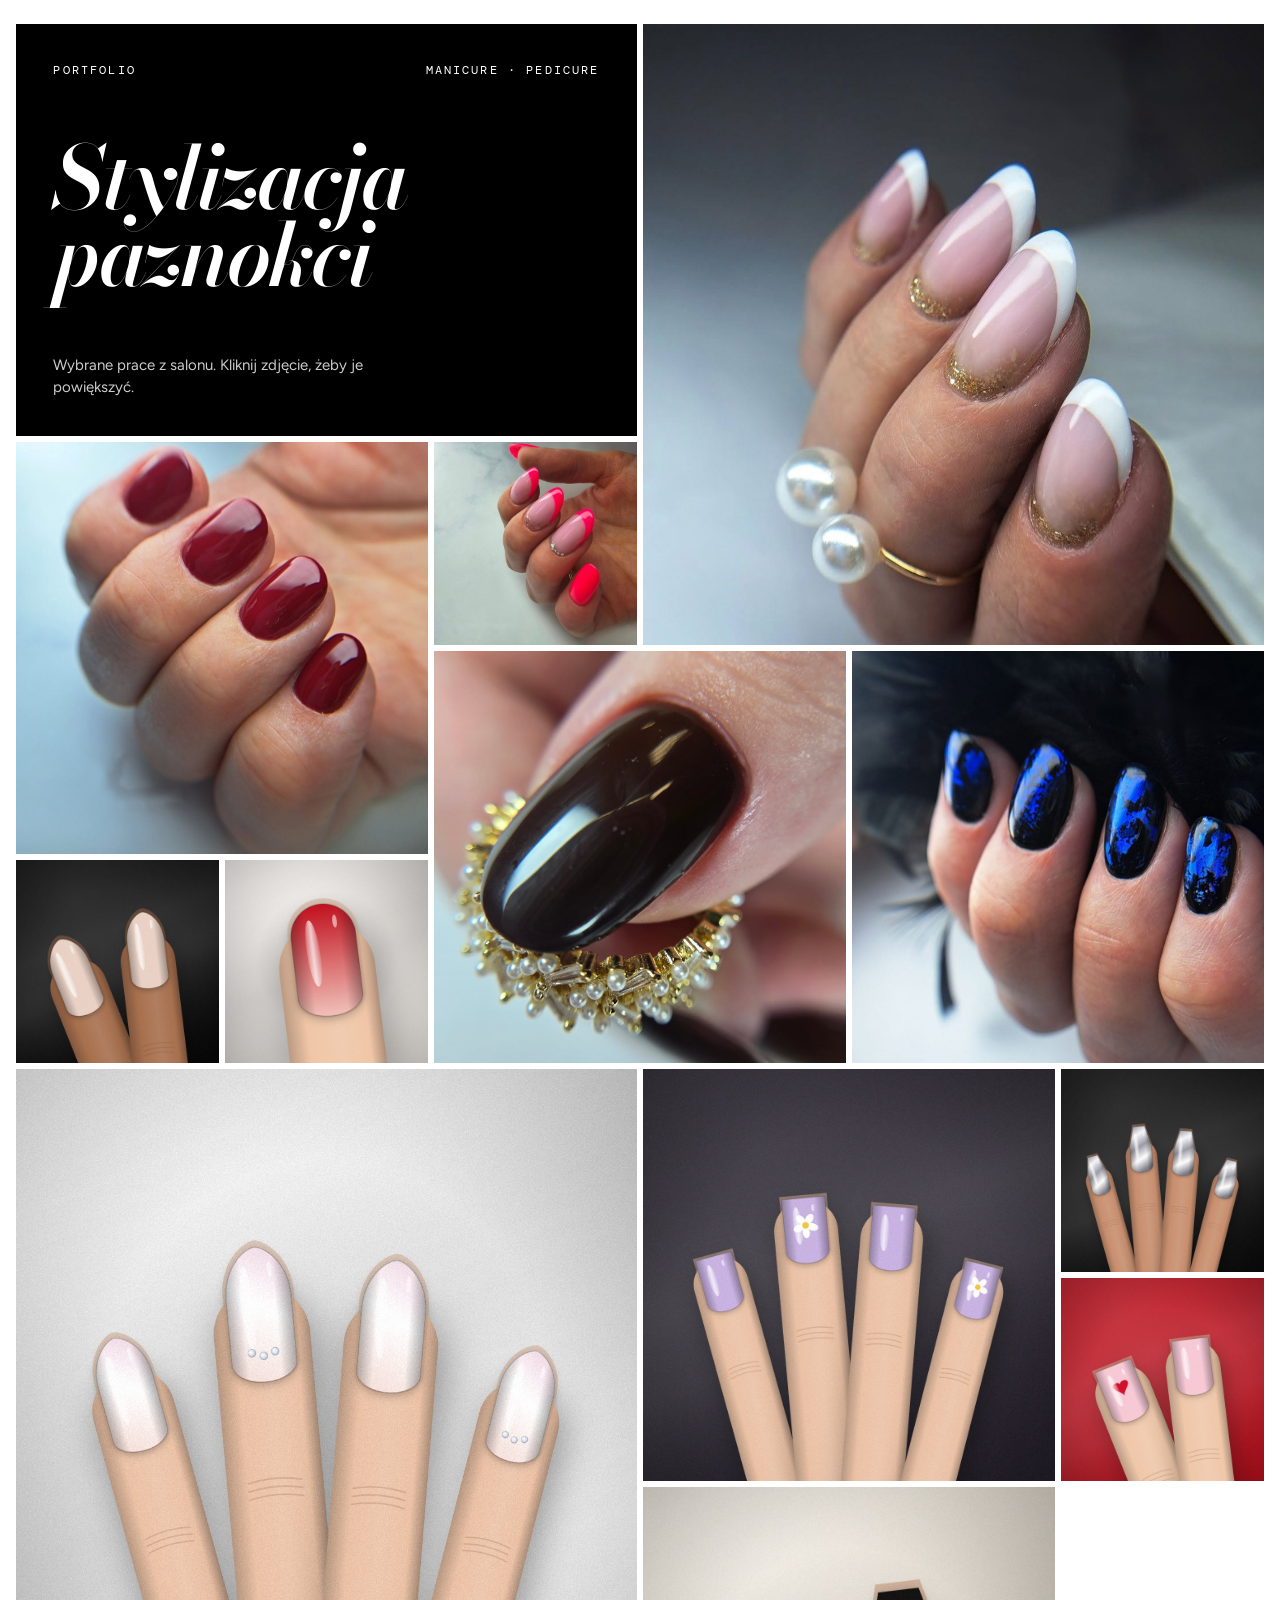
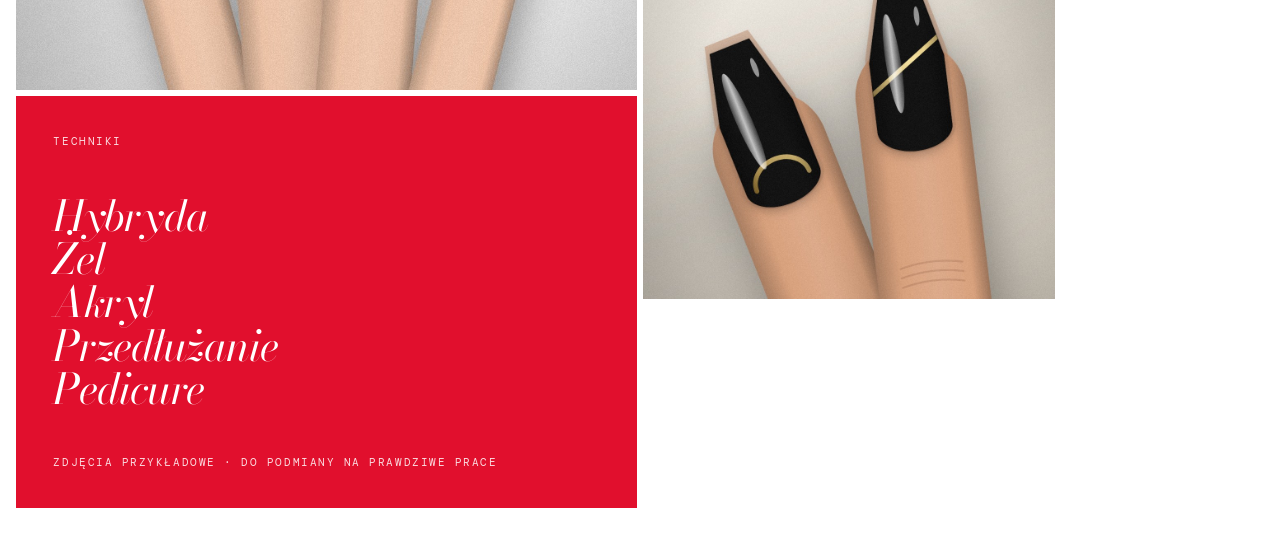
==== index.html @ a2c72f6f "ds gf" ====
<!doctype html>
<html lang="pl" data-mode="gallery" data-base="">
<head>
<meta charset="utf-8">
<meta name="viewport" content="width=device-width,initial-scale=1,viewport-fit=cover">
<title>Stylizacja paznokci · Galeria</title>
<link rel="stylesheet" href="https://fonts.googleapis.com/css2?family=Bodoni+Moda:ital,opsz,wght@1,6..96,400..700&amp;family=Figtree:wght@400;500;600&amp;family=DM+Mono:wght@400;500&amp;display=swap">
<link rel="stylesheet" href="assets/app.css">
<style>body{margin:0}[hidden]{display:none!important}img{max-width:100%}</style>
</head>
<body>
<div id="root"></div>
<!-- Zapasowa kopia danych na wypadek otwarcia pliku bez serwera; strona najpierw czyta gallery.json -->
<script type="application/json" id="gallery-data">{"header": {"eyebrow": "Portfolio", "eyebrow2": "Manicure · Pedicure", "title": "Stylizacja paznokci", "lead": "Wybrane prace z salonu. Kliknij zdjęcie, żeby je powiększyć."}, "techs": {"label": "Techniki", "items": ["Hybryda", "Żel", "Akryl", "Przedłużanie", "Pedicure"], "note": "Zdjęcia przykładowe · do podmiany na prawdziwe prace"}, "items": [{"id": "title", "type": "title"}, {"id": "sage", "type": "photo", "size": 3, "title": "Szałwia w kropki", "meta": "Hybryda · squoval", "art": "", "src": "images/sage.jpg", "asset": ""}, {"id": "chrome", "type": "photo", "size": 2, "title": "Czarny chrom", "meta": "Akryl · stiletto", "art": "", "src": "images/chrome.jpg", "asset": ""}, {"id": "french", "type": "photo", "size": 2, "title": "French", "meta": "Hybryda · squoval", "art": "", "src": "images/french.jpg", "asset": ""}, {"id": "burgund", "type": "photo", "size": 1, "title": "Burgund", "meta": "Hybryda · owal", "art": "", "src": "images/burgund.jpg", "asset": ""}, {"id": "peach", "type": "photo", "size": 2, "title": "Brzoskwinia z brokatem", "meta": "Żel · balerina", "art": "", "src": "images/peach.jpg", "asset": ""}, {"id": "wedding", "type": "photo", "size": 3, "title": "Ślubne, perłowy róż", "meta": "Przedłużanie · migdał", "art": "wedding", "src": "", "asset": ""}, {"id": "nude", "type": "photo", "size": 1, "title": "Mleczny nude", "meta": "Hybryda · migdał", "art": "nude", "src": "", "asset": ""}, {"id": "lavender", "type": "photo", "size": 2, "title": "Lawendowe kwiaty", "meta": "Hybryda · kwadrat", "art": "lavender", "src": "", "asset": ""}, {"id": "ombre", "type": "photo", "size": 1, "title": "Ombre", "meta": "Żel · owal", "art": "ombre", "src": "", "asset": ""}, {"id": "gold", "type": "photo", "size": 2, "title": "Czerń i złoto", "meta": "Żel · balerina", "art": "gold", "src": "", "asset": ""}, {"id": "techs", "type": "techs"}, {"id": "silver", "type": "photo", "size": 1, "title": "Srebrne lustro", "meta": "Żel · balerina", "art": "silver", "src": "", "asset": ""}, {"id": "hearts", "type": "photo", "size": 1, "title": "Serduszka", "meta": "Hybryda · kwadrat", "art": "hearts", "src": "", "asset": ""}]}</script>
<script src="assets/app.js"></script>
</body>
</html>
---- assets/app.css ----
/* Layout: 6-column square mosaic packed in list order (1×1, 2×2, 3×3 + text blocks); #dev = editor list beside a live preview */
:root{
  --bg:#FFFFFF; --ink:#000000; --muted:#5A5A5A; --accent:#E10F2D; --on-accent:#FFFFFF; --panel:#F3F3F3; --line:#D9D9D9;
  --display:"Bodoni Moda","Didot","Bodoni 72",Georgia,serif;
  --body:"Figtree",system-ui,-apple-system,"Segoe UI",sans-serif;
  --mono:"DM Mono",ui-monospace,Menlo,monospace;
  --gap:6px;
}
@media (prefers-color-scheme: dark){:root:not([data-theme="light"]){--bg:#000000;--ink:#FFFFFF;--muted:#A3A3A3;--accent:#FF2E4A;--on-accent:#FFFFFF;--panel:#111111;--line:#2C2C2C;color-scheme:dark}}
:root[data-theme="dark"]{--bg:#000000;--ink:#FFFFFF;--muted:#A3A3A3;--accent:#FF2E4A;--on-accent:#FFFFFF;--panel:#111111;--line:#2C2C2C;color-scheme:dark}

body{background:var(--bg);color:var(--ink);font-family:var(--body);font-size:16px;line-height:1.5;
  padding-left:max(16px,env(safe-area-inset-left,0px));padding-right:max(16px,env(safe-area-inset-right,0px))}
button,input,select,textarea{font:inherit;color:inherit}
#root{max-width:1280px;margin:0 auto;padding-block:24px 48px}

/* ---------- gallery ---------- */
.wrap{container-type:inline-size}
.grid{display:grid;grid-template-columns:repeat(2,minmax(0,1fr));grid-auto-rows:calc((100cqw - var(--gap)) / 2);grid-auto-flow:dense;gap:var(--gap)}
.grid > *{min-width:0}
.grid > .s2,.grid > .s3,.grid > .txt{grid-column:span 2;grid-row:span 2}
@container (min-width:640px){
  .grid{grid-template-columns:repeat(6,minmax(0,1fr));grid-auto-rows:calc((100cqw - 5 * var(--gap)) / 6)}
  .grid > *,.grid > .s2,.grid > .s3,.grid > .txt{grid-column:var(--c);grid-row:var(--r)}
}
.txt{display:flex;flex-direction:column;justify-content:space-between;gap:12px;padding:clamp(16px,3cqw,40px);overflow:hidden}
.txt.title{background:var(--ink);color:var(--bg)}
.txt.techs{background:var(--accent);color:var(--on-accent)}
.eyebrow{font-family:var(--mono);font-size:12px;letter-spacing:.18em;text-transform:uppercase;display:flex;justify-content:space-between;gap:12px;flex-wrap:wrap}
.txt h1{font-family:var(--display);font-style:italic;font-weight:600;font-size:clamp(36px,7cqw,96px);line-height:.88;letter-spacing:-.03em;margin:0;text-wrap:balance;overflow-wrap:anywhere}
.lead{margin:0;max-width:34ch;font-size:15px;opacity:.8}
.techlist{list-style:none;margin:0;padding:0;font-family:var(--display);font-style:italic;font-size:clamp(22px,3.4cqw,46px);line-height:1.02;letter-spacing:-.02em}
.small{font-family:var(--mono);font-size:11px;letter-spacing:.14em;text-transform:uppercase;opacity:.85}
@container (max-width:639px){.txt h1{font-size:clamp(40px,15cqw,72px)}.techlist{font-size:clamp(26px,9cqw,40px)}}

.tile{position:relative;margin:0;overflow:hidden;cursor:zoom-in;background:#111;isolation:isolate}
.tile img{position:absolute;inset:0;width:100%;height:100%;object-fit:cover;display:block;max-width:100%;transform:scale(var(--z,1));transition:transform .8s cubic-bezier(.2,.8,.2,1),filter .6s}
.tile::before{content:"";position:absolute;inset:-30%;z-index:2;pointer-events:none;background:linear-gradient(115deg,transparent 42%,rgba(255,255,255,.55) 50%,transparent 58%);transform:translateX(-120%);transition:transform 1s cubic-bezier(.2,.8,.2,1)}
.tile::after{content:"";position:absolute;inset:0;z-index:4;border:3px solid var(--accent);opacity:0;transition:opacity .3s;pointer-events:none}
.tile figcaption{position:absolute;left:0;bottom:0;z-index:3;max-width:100%;background:#000;color:#fff;padding:10px 14px 11px;display:flex;flex-direction:column;gap:1px;transform:translateY(101%);transition:transform .45s cubic-bezier(.2,.8,.2,1)}
.tile figcaption b{font-family:var(--display);font-style:italic;font-weight:600;font-size:18px;line-height:1.15}
.tile figcaption span{font-family:var(--mono);font-size:10.5px;letter-spacing:.14em;text-transform:uppercase;color:#FF6276}
.tile.s3 figcaption b{font-size:26px}
@container (max-width:639px){.tile figcaption{transform:none;padding:7px 10px 8px}.tile figcaption b{font-size:15px}.tile.s2 figcaption b,.tile.s3 figcaption b{font-size:20px}}
@media (hover:hover){
  .tile:hover img{transform:scale(calc(var(--z,1) * 1.07))}
  .tile:hover::before{transform:translateX(120%)}
  .tile:hover::after{opacity:1}
  .tile:hover figcaption{transform:none}
  .grid:hover .tile:not(:hover) img{filter:saturate(.35) brightness(.8)}
}
.tile:focus-visible{outline:none}
.tile:focus-visible::after{opacity:1}
.tile:focus-visible figcaption{transform:none}
.empty-tile{background:repeating-linear-gradient(45deg,var(--panel),var(--panel) 6px,var(--bg) 6px,var(--bg) 12px)}

#devbadge{position:fixed;right:calc(16px + env(safe-area-inset-right,0px));bottom:calc(16px + env(safe-area-inset-bottom,0px));z-index:30;background:var(--accent);color:var(--on-accent);border:0;font:500 12px var(--mono);letter-spacing:.16em;padding:10px 14px;cursor:pointer}

/* ---------- viewer ---------- */
#lb{position:fixed;inset:0;z-index:50;background:#000;color:#fff;display:grid;grid-template-columns:auto minmax(0,1fr) auto;align-items:center;gap:12px;
  padding:calc(64px + env(safe-area-inset-top,0px)) max(16px,env(safe-area-inset-right,0px)) calc(24px + env(safe-area-inset-bottom,0px)) max(16px,env(safe-area-inset-left,0px));grid-template-rows:minmax(0,1fr);box-sizing:border-box;touch-action:pan-y}
#lb[hidden]{display:none}
#lb figure{margin:0;height:100%;min-height:0;min-width:0;display:flex;flex-direction:column;align-items:center;justify-content:center;gap:16px}
#lb img{display:block;width:auto;height:auto;max-width:100%;max-height:calc(100vh - 200px - env(safe-area-inset-top,0px) - env(safe-area-inset-bottom,0px));max-height:calc(100dvh - 200px - env(safe-area-inset-top,0px) - env(safe-area-inset-bottom,0px));object-fit:contain;animation:pop .45s cubic-bezier(.2,.8,.2,1)}
#lb figcaption{text-align:center;display:flex;flex-direction:column;gap:2px}
#lb figcaption b{font-family:var(--display);font-style:italic;font-weight:600;font-size:26px}
#lb figcaption span{font-family:var(--mono);font-size:12px;letter-spacing:.14em;text-transform:uppercase;color:#FF6276}
.lb-top{position:absolute;top:calc(14px + env(safe-area-inset-top,0px));left:max(16px,env(safe-area-inset-left,0px));right:max(16px,env(safe-area-inset-right,0px));display:flex;justify-content:space-between;align-items:center;font-family:var(--mono);font-size:12px;letter-spacing:.14em;color:#A3A3A3;font-variant-numeric:tabular-nums}
.lb-btn{background:transparent;color:#fff;border:1px solid #fff;font:500 14px var(--body);padding:8px 16px;cursor:pointer}
.lb-btn:hover,.lb-nav:hover{background:#fff;color:#000}
.lb-nav{width:52px;height:52px;border:1px solid #fff;background:transparent;color:#fff;font-size:24px;cursor:pointer;line-height:1}
@keyframes pop{from{opacity:0;transform:scale(.94)}to{opacity:1;transform:none}}
@media (max-width:720px){.lb-nav{display:none}#lb{grid-template-columns:minmax(0,1fr)}}

/* ---------- dev panel ---------- */
.devbar{position:sticky;top:env(safe-area-inset-top,0px);z-index:20;background:var(--bg);border-bottom:2px solid var(--ink);padding-block:12px;display:flex;align-items:center;gap:12px 16px;flex-wrap:wrap;margin-bottom:24px}
.tag{background:var(--accent);color:var(--on-accent);font:500 12px var(--mono);letter-spacing:.18em;padding:5px 9px}
.devbar h2{margin:0;font-family:var(--display);font-style:italic;font-weight:600;font-size:24px;line-height:1}
.status{font-family:var(--mono);font-size:12px;letter-spacing:.08em;color:var(--muted)}
.status.dirty{color:var(--accent)}
.devbar .acts{margin-left:auto;display:flex;gap:8px;flex-wrap:wrap}
.b{border:1px solid var(--ink);background:transparent;padding:7px 14px;cursor:pointer;font-size:14px;font-weight:500;color:var(--ink)}
.b:hover{background:var(--ink);color:var(--bg)}
.b.primary{background:var(--accent);border-color:var(--accent);color:var(--on-accent)}
.b.primary:hover{filter:brightness(1.1)}
.b.sm{padding:4px 9px;font-size:12px}
.b[disabled]{opacity:.4;cursor:default;pointer-events:none}
.b:focus-visible,.tile:focus-visible,input:focus-visible,select:focus-visible,textarea:focus-visible{outline:2px solid var(--accent);outline-offset:2px}
.devgrid{display:grid;grid-template-columns:minmax(0,440px) minmax(0,1fr);gap:28px;align-items:start}
.editor{display:flex;flex-direction:column;gap:28px;min-width:0}
.sec{display:flex;flex-direction:column;gap:12px}
.sec h3{margin:0;font:500 12px var(--mono);letter-spacing:.18em;text-transform:uppercase;display:flex;justify-content:space-between;gap:8px;border-bottom:1px solid var(--line);padding-bottom:8px}
.sec h3 em{font-style:normal;color:var(--muted);letter-spacing:.06em}
.sec h3 em.warn{color:var(--accent)}
.fl{display:flex;flex-direction:column;gap:4px;font:500 11px var(--mono);letter-spacing:.1em;text-transform:uppercase;color:var(--muted);min-width:0}
.fl input,.fl textarea,.row select,.row input{width:100%;box-sizing:border-box;background:var(--bg);border:1px solid var(--line);padding:7px 9px;font:400 15px var(--body);letter-spacing:0;text-transform:none;color:var(--ink);border-radius:0}
.fl textarea{min-height:120px;resize:vertical}
.fl input:focus,.fl textarea:focus,.row input:focus,.row select:focus{border-color:var(--ink);outline:none}
.two{display:grid;grid-template-columns:1fr 1fr;gap:10px}
.addrow{display:flex;gap:8px;flex-wrap:wrap}
.list{display:flex;flex-direction:column;gap:6px}
.row{display:grid;grid-template-columns:64px minmax(0,1fr);gap:10px;background:var(--panel);padding:8px;border-left:3px solid transparent}
.row.text{border-left-color:var(--accent)}
.thumb{width:64px;height:64px;object-fit:cover;display:block;background:#111}
.thumb.block{display:grid;place-items:center;background:var(--ink);color:var(--bg);font:500 10px var(--mono);letter-spacing:.1em;text-transform:uppercase;text-align:center}
.thumb.block.r{background:var(--accent);color:var(--on-accent)}
.rf{display:flex;flex-direction:column;gap:6px;min-width:0}
.rf .meta3{display:grid;grid-template-columns:minmax(0,1fr) 84px;gap:6px}
.rf .ctl{display:flex;gap:6px;flex-wrap:wrap;align-items:center}
.rf .ctl select{width:auto;flex:1 1 150px;min-width:0;padding:4px 6px;font-size:13px}
.rf .lbl{font:500 13px var(--body)}
.rf .sub{font:400 12px var(--mono);color:var(--muted)}
.del{color:var(--accent)!important;border-color:var(--accent)!important}
.del:hover{background:var(--accent)!important;color:var(--on-accent)!important}
.b.on{background:var(--ink);color:var(--bg)}
.crop{display:flex;flex-direction:column;gap:8px;padding-top:4px}
.crop-wrap{display:flex;gap:12px;align-items:flex-start;flex-wrap:wrap}
.pick{position:relative;display:inline-block;line-height:0;cursor:crosshair;background:#111}
.pick img{max-width:100%;max-height:220px;width:auto;height:auto;display:block}
.pick .dot{position:absolute;width:22px;height:22px;margin:-11px 0 0 -11px;border:2px solid #fff;border-radius:50%;box-shadow:0 0 0 2px var(--accent),0 2px 8px rgba(0,0,0,.5);pointer-events:none}
.crop-side{display:flex;flex-direction:column;gap:8px;min-width:0;flex:1 1 140px}
.crop-prev{width:110px;height:110px;object-fit:cover;display:block;background:#111}
.crop .fl input[type=range]{padding:0;border:0;accent-color:var(--accent)}
.preview{position:sticky;top:calc(88px + env(safe-area-inset-top,0px));min-width:0;display:flex;flex-direction:column;gap:8px}
.pv-label{font:500 11px var(--mono);letter-spacing:.18em;text-transform:uppercase;color:var(--muted);display:flex;justify-content:space-between}
.pv{border:1px solid var(--line);padding:10px;max-height:calc(100vh - 140px);overflow:auto}
.hint{margin:0;font-size:13px;color:var(--muted)}
#toast{position:fixed;left:50%;transform:translateX(-50%);bottom:calc(20px + env(safe-area-inset-bottom,0px));z-index:60;background:var(--ink);color:var(--bg);padding:10px 16px;font-size:14px;max-width:calc(100vw - 40px)}
@media (max-width:900px){.devgrid{grid-template-columns:minmax(0,1fr)}.preview{position:static}.pv{max-height:none}.devbar .acts{margin-left:0}}
@media (prefers-reduced-motion:reduce){.tile img,.tile::before,.tile figcaption,#lb img{transition:none!important;animation:none!important}}

a.b{text-decoration:none;display:inline-flex;align-items:center}
.howto{margin:-8px 0 24px;max-width:90ch}
.howto code{font-family:var(--mono);font-size:13px;background:var(--panel);padding:1px 5px}
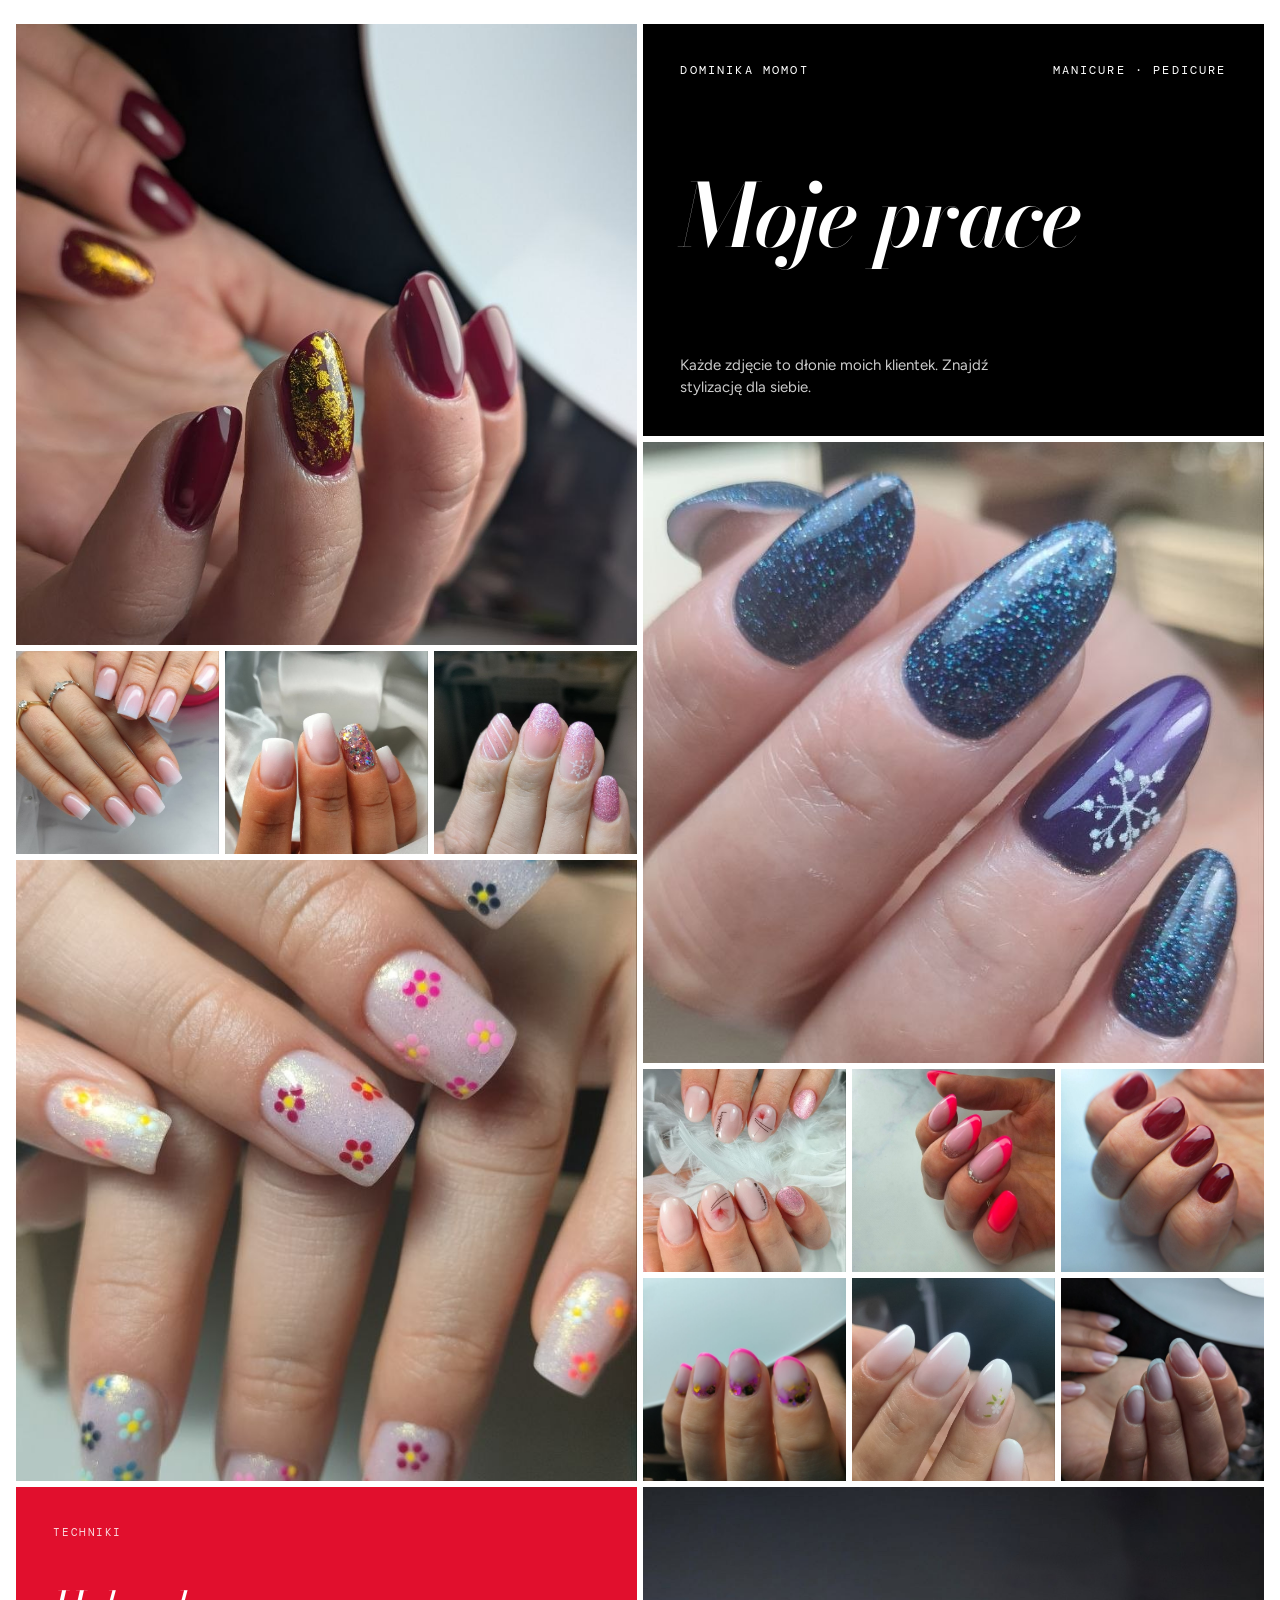
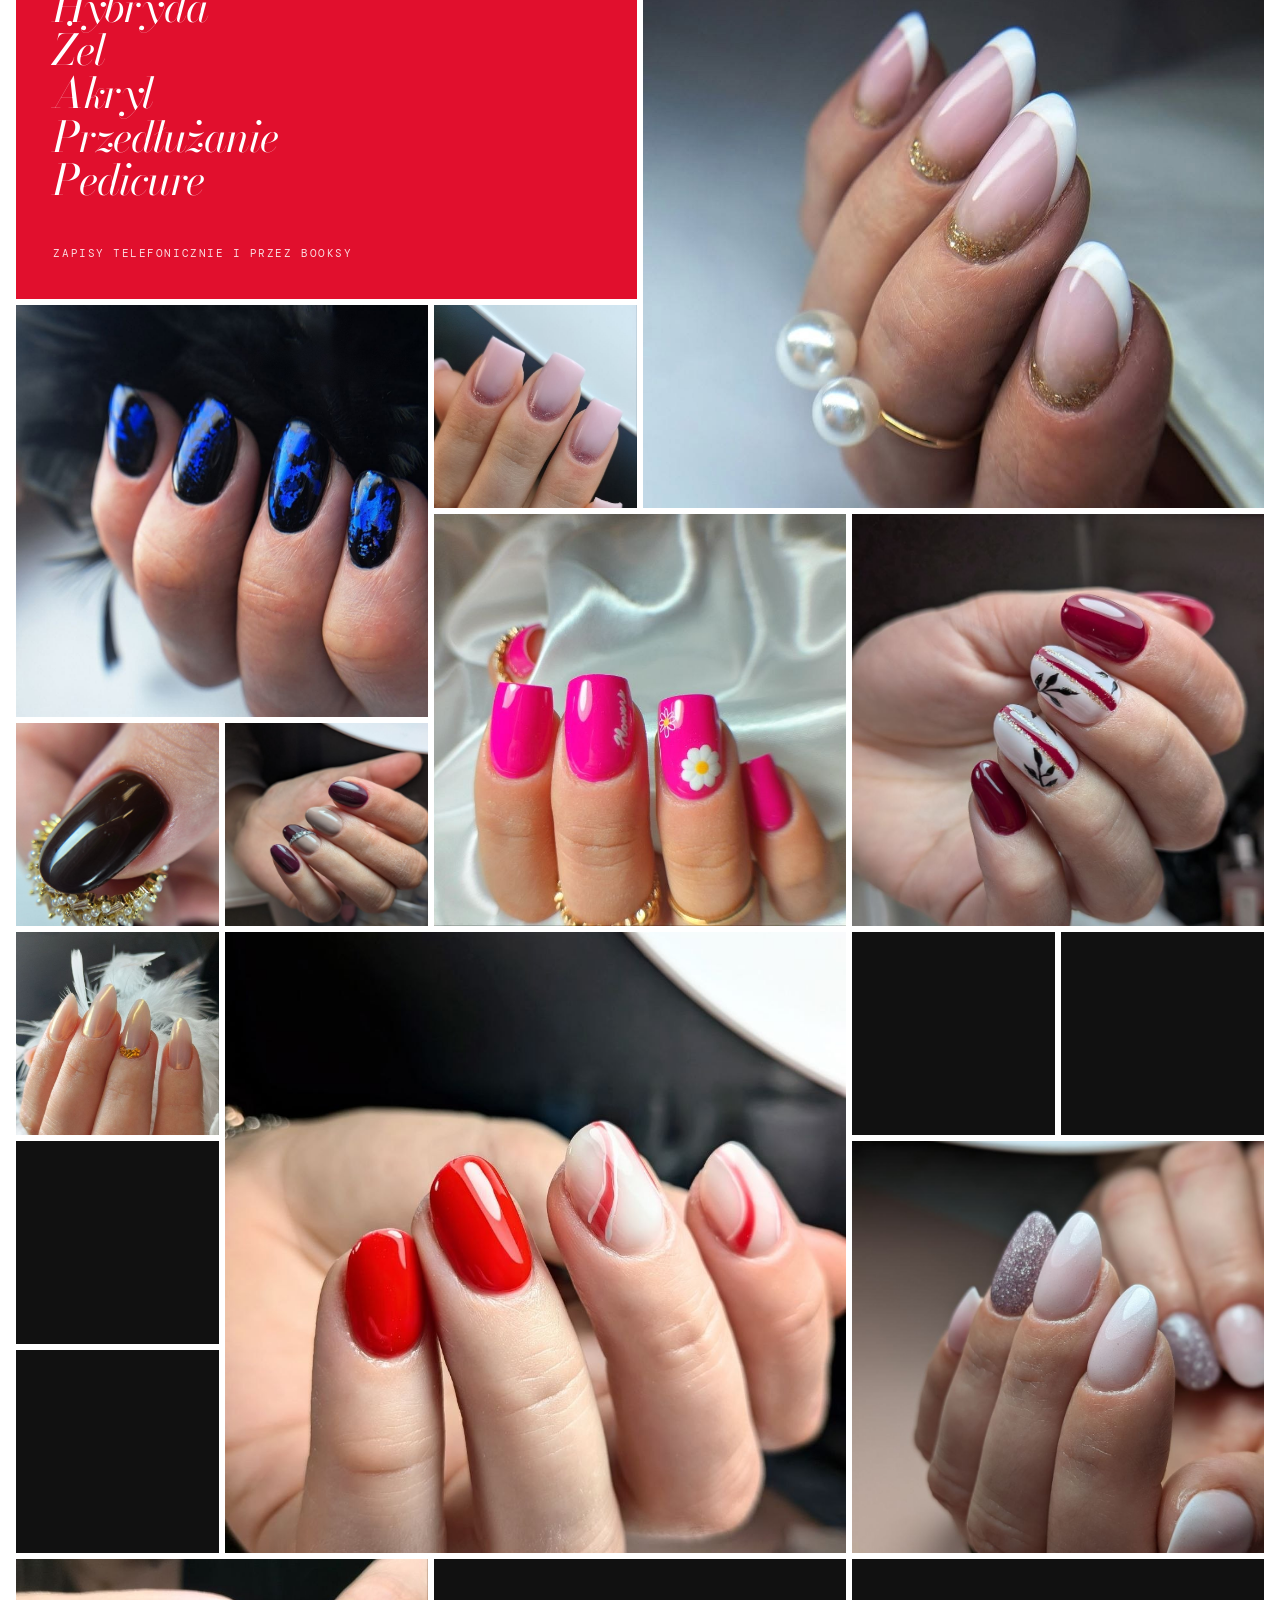
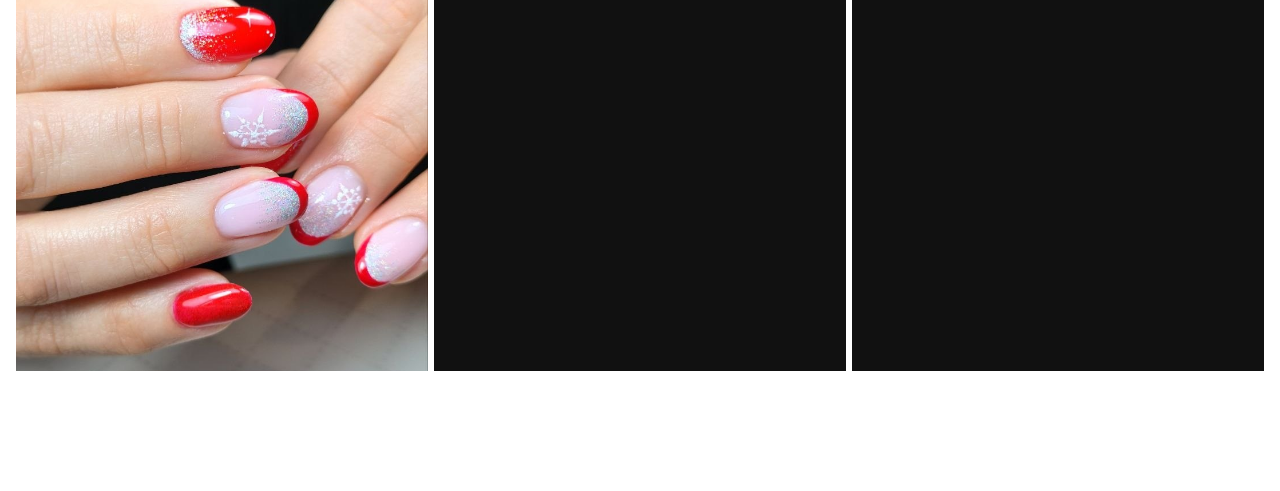
==== commit e7c8a3d9: "asd asd" ====
--- a/index.html
+++ b/index.html
@@ -11,7 +11,7 @@
 <body>
 <div id="root"></div>
 <!-- Zapasowa kopia danych na wypadek otwarcia pliku bez serwera; strona najpierw czyta gallery.json -->
-<script type="application/json" id="gallery-data">{"header": {"eyebrow": "Portfolio", "eyebrow2": "Manicure · Pedicure", "title": "Stylizacja paznokci", "lead": "Wybrane prace z salonu. Kliknij zdjęcie, żeby je powiększyć."}, "techs": {"label": "Techniki", "items": ["Hybryda", "Żel", "Akryl", "Przedłużanie", "Pedicure"], "note": "Zdjęcia przykładowe · do podmiany na prawdziwe prace"}, "items": [{"id": "title", "type": "title"}, {"id": "sage", "type": "photo", "size": 3, "title": "Szałwia w kropki", "meta": "Hybryda · squoval", "art": "", "src": "images/sage.jpg", "asset": ""}, {"id": "chrome", "type": "photo", "size": 2, "title": "Czarny chrom", "meta": "Akryl · stiletto", "art": "", "src": "images/chrome.jpg", "asset": ""}, {"id": "french", "type": "photo", "size": 2, "title": "French", "meta": "Hybryda · squoval", "art": "", "src": "images/french.jpg", "asset": ""}, {"id": "burgund", "type": "photo", "size": 1, "title": "Burgund", "meta": "Hybryda · owal", "art": "", "src": "images/burgund.jpg", "asset": ""}, {"id": "peach", "type": "photo", "size": 2, "title": "Brzoskwinia z brokatem", "meta": "Żel · balerina", "art": "", "src": "images/peach.jpg", "asset": ""}, {"id": "wedding", "type": "photo", "size": 3, "title": "Ślubne, perłowy róż", "meta": "Przedłużanie · migdał", "art": "wedding", "src": "", "asset": ""}, {"id": "nude", "type": "photo", "size": 1, "title": "Mleczny nude", "meta": "Hybryda · migdał", "art": "nude", "src": "", "asset": ""}, {"id": "lavender", "type": "photo", "size": 2, "title": "Lawendowe kwiaty", "meta": "Hybryda · kwadrat", "art": "lavender", "src": "", "asset": ""}, {"id": "ombre", "type": "photo", "size": 1, "title": "Ombre", "meta": "Żel · owal", "art": "ombre", "src": "", "asset": ""}, {"id": "gold", "type": "photo", "size": 2, "title": "Czerń i złoto", "meta": "Żel · balerina", "art": "gold", "src": "", "asset": ""}, {"id": "techs", "type": "techs"}, {"id": "silver", "type": "photo", "size": 1, "title": "Srebrne lustro", "meta": "Żel · balerina", "art": "silver", "src": "", "asset": ""}, {"id": "hearts", "type": "photo", "size": 1, "title": "Serduszka", "meta": "Hybryda · kwadrat", "art": "hearts", "src": "", "asset": ""}]}</script>
+<script type="application/json" id="gallery-data">{"header": {"eyebrow": "Dominika momot", "eyebrow2": "Manicure · Pedicure", "title": "Moje prace", "lead": "Każde zdjęcie to dłonie moich klientek. Znajdź stylizację dla siebie."}, "techs": {"label": "Techniki", "items": ["Hybryda", "Żel", "Akryl", "Przedłużanie", "Pedicure"], "note": "Zapisy telefonicznie i przez Booksy"}, "items": [{"id": "bordo-zlota-folia", "type": "photo", "size": 3, "title": "Bordo ze złotą folią", "meta": "Owal · złota folia", "art": "", "src": "images/bordo-zlota-folia.jpg", "fy": 38}, {"id": "title", "type": "title"}, {"id": "granatowy-brokat", "type": "photo", "size": 3, "title": "Granatowy brokat", "meta": "Migdał · śnieżynka", "art": "", "src": "images/granatowy-brokat.jpg", "fy": 30}, {"id": "baby-boomer-kwadrat", "type": "photo", "size": 1, "title": "Baby boomer", "meta": "Kwadrat · klasyka", "art": "", "src": "images/baby-boomer-kwadrat.jpg", "fy": 55}, {"id": "baby-boomer-holo", "type": "photo", "size": 1, "title": "Baby boomer z holo", "meta": "Kwadrat · płatki holo", "art": "", "src": "images/baby-boomer-holo.jpg", "fy": 20}, {"id": "rozowa-zima", "type": "photo", "size": 1, "title": "Różowa zima", "meta": "Owal · śnieżynka i brokat", "art": "", "src": "images/rozowa-zima.jpg", "fy": 26}, {"id": "kolorowe-kwiatki", "type": "photo", "size": 3, "title": "Kolorowe kwiatki", "meta": "Kwadrat · ręczne zdobienie", "art": "", "src": "images/kolorowe-kwiatki.jpg", "fy": 46}, {"id": "happiness", "type": "photo", "size": 1, "title": "Happiness", "meta": "Owal · naklejki i brokat", "art": "", "src": "images/happiness.jpg", "fy": 67}, {"id": "neonowy-roz-cyrkonie", "type": "photo", "size": 1, "title": "Neonowy róż z cyrkoniami", "meta": "Migdał · french", "art": "", "src": "images/neonowy-roz-cyrkonie.jpg"}, {"id": "bordo-klasyka", "type": "photo", "size": 1, "title": "Klasyczne bordo", "meta": "Owal · połysk", "art": "", "src": "images/bordo-klasyka.jpg"}, {"id": "neonowy-french", "type": "photo", "size": 1, "title": "Neonowy french", "meta": "Krótkie · brokat przy skórkach", "art": "", "src": "images/neonowy-french.jpg", "fy": 62}, {"id": "baby-boomer-kwiatek", "type": "photo", "size": 1, "title": "Baby boomer z kwiatkiem", "meta": "Migdał · zdobienie", "art": "", "src": "images/baby-boomer-kwiatek.jpg", "fy": 34}, {"id": "techs", "type": "techs"}, {"id": "mikro-french", "type": "photo", "size": 1, "title": "Mikro french", "meta": "Owal · klasyka", "art": "", "src": "images/mikro-french.jpg", "fy": 53}, {"id": "french-zloto", "type": "photo", "size": 3, "title": "French ze złotem", "meta": "Migdał · złoty brokat", "art": "", "src": "images/french-zloto.jpg"}, {"id": "kobaltowa-folia", "type": "photo", "size": 2, "title": "Kobaltowa folia", "meta": "Owal · efekt folii", "art": "", "src": "images/kobaltowa-folia.jpg"}, {"id": "fuksja-stokrotka", "type": "photo", "size": 2, "title": "Fuksja ze stokrotką", "meta": "Kwadrat · zdobienie", "art": "", "src": "images/fuksja-stokrotka.jpg", "fx": 48}, {"id": "bordo-galazki", "type": "photo", "size": 2, "title": "Bordo z gałązkami", "meta": "Owal · ręczne zdobienie", "art": "", "src": "images/bordo-galazki.jpg", "fy": 25}, {"id": "rozowe-ombre-brokat", "type": "photo", "size": 1, "title": "Różowe ombre", "meta": "Kwadrat · brokat przy skórkach", "art": "", "src": "images/rozowe-ombre-brokat.jpg", "fy": 21}, {"id": "gorzka-czekolada", "type": "photo", "size": 1, "title": "Gorzka czekolada", "meta": "Migdał · połysk", "art": "", "src": "images/gorzka-czekolada.jpg", "fy": 36}, {"id": "sliwka-bez-cyrkonie", "type": "photo", "size": 1, "title": "Śliwka i beż", "meta": "Owal · cyrkonie", "art": "", "src": "images/sliwka-bez-cyrkonie.jpg", "fy": 28}, {"id": "nude-chrom-serce", "type": "photo", "size": 1, "title": "Nude z perłowym chromem", "meta": "Migdał · złote serce", "art": "", "src": "images/nude-chrom-serce.jpg", "fy": 32}, {"id": "czerwien-fala", "type": "photo", "size": 3, "title": "Czerwień z falą", "meta": "Owal · ręczne zdobienie", "art": "", "src": "images/czerwien-fala.jpg", "fy": 47}, {"id": "rozowy-brokat", "type": "photo", "size": 1, "title": "Różowy brokat", "meta": "Owal · brokatowe ombre", "art": "", "src": "images/rozowy-brokat.jpg", "fy": 41}, {"id": "baby-boomer-cukier", "type": "photo", "size": 2, "title": "Baby boomer z brokatem", "meta": "Migdał · efekt cukru", "art": "", "src": "images/baby-boomer-cukier.jpg", "fy": 38}, {"id": "swiateczny-french", "type": "photo", "size": 2, "title": "Świąteczny french", "meta": "Owal · śnieżynki", "art": "", "src": "images/swiateczny-french.jpg", "fy": 46}, {"id": "roz-serduszka", "type": "photo", "size": 1, "title": "Róż w serduszka", "meta": "Owal · ręczne zdobienie", "art": "", "src": "images/roz-serduszka.jpg", "fy": 38}, {"id": "french-serduszka", "type": "photo", "size": 2, "title": "French z serduszkami", "meta": "Kwadrat · serduszka", "art": "", "src": "images/french-serduszka.jpg", "fx": 43}, {"id": "french-platki", "type": "photo", "size": 1, "title": "French z płatkami", "meta": "Kwadrat · płatki holo", "art": "", "src": "images/french-platki.jpg", "fy": 50}, {"id": "mleczne-ombre", "type": "photo", "size": 1, "title": "Mleczne ombre", "meta": "Kwadrat · baby boomer", "art": "", "src": "images/mleczne-ombre.jpg", "fx": 29}, {"id": "mleko-i-zloto", "type": "photo", "size": 2, "title": "Mleko i złoto", "meta": "Migdał · złoty brokat", "art": "", "src": "images/mleko-i-zloto.jpg", "fy": 66}]}</script>
 <script src="assets/app.js"></script>
 </body>
 </html>
--- a/assets/app.css
+++ b/assets/app.css
@@ -34,7 +34,8 @@
 @container (max-width:639px){.txt h1{font-size:clamp(40px,15cqw,72px)}.techlist{font-size:clamp(26px,9cqw,40px)}}
 
 .tile{position:relative;margin:0;overflow:hidden;cursor:zoom-in;background:#111;isolation:isolate}
-.tile img{position:absolute;inset:0;width:100%;height:100%;object-fit:cover;display:block;max-width:100%;transform:scale(var(--z,1));transition:transform .8s cubic-bezier(.2,.8,.2,1),filter .6s}
+.tile img{position:absolute;inset:0;width:100%;height:100%;object-fit:cover;display:block;max-width:100%;transform:scale(var(--z,1));opacity:0;transition:transform .8s cubic-bezier(.2,.8,.2,1),filter .6s,opacity .5s}
+.tile img.in{opacity:1}
 .tile::before{content:"";position:absolute;inset:-30%;z-index:2;pointer-events:none;background:linear-gradient(115deg,transparent 42%,rgba(255,255,255,.55) 50%,transparent 58%);transform:translateX(-120%);transition:transform 1s cubic-bezier(.2,.8,.2,1)}
 .tile::after{content:"";position:absolute;inset:0;z-index:4;border:3px solid var(--accent);opacity:0;transition:opacity .3s;pointer-events:none}
 .tile figcaption{position:absolute;left:0;bottom:0;z-index:3;max-width:100%;background:#000;color:#fff;padding:10px 14px 11px;display:flex;flex-direction:column;gap:1px;transform:translateY(101%);transition:transform .45s cubic-bezier(.2,.8,.2,1)}
@@ -132,3 +133,17 @@
 a.b{text-decoration:none;display:inline-flex;align-items:center}
 .howto{margin:-8px 0 24px;max-width:90ch}
 .howto code{font-family:var(--mono);font-size:13px;background:var(--panel);padding:1px 5px}
+.pin{max-width:320px;margin:12vh auto 0;display:flex;flex-direction:column;align-items:flex-start;gap:14px}
+.pin h2{margin:0;font-family:var(--display);font-style:italic;font-weight:600;font-size:34px;line-height:1}
+.pin input{width:100%;box-sizing:border-box;font:500 32px var(--mono);letter-spacing:.5em;text-align:center;padding:12px 0 12px .5em;border:2px solid var(--ink);background:var(--bg);color:var(--ink);border-radius:0}
+.pin input:focus{outline:none;border-color:var(--accent)}
+.pin .b{width:100%;justify-content:center;padding:12px}
+.pin-err{margin:0;min-height:1.5em;color:var(--accent);font-size:14px}
+.shake{animation:shake .35s}
+@keyframes shake{20%,60%{transform:translateX(-8px)}40%,80%{transform:translateX(8px)}}
+@media (prefers-reduced-motion:reduce){.shake{animation:none}}
+.more{display:flex;justify-content:center;gap:8px;padding-block:32px}
+.more span{width:8px;height:8px;background:var(--accent);animation:blink 1s infinite}
+.more span:nth-child(2){animation-delay:.15s}.more span:nth-child(3){animation-delay:.3s}
+@keyframes blink{0%,100%{opacity:.2}50%{opacity:1}}
+@media (prefers-reduced-motion:reduce){.more span{animation:none;opacity:.6}.tile img{opacity:1;transition:none}}
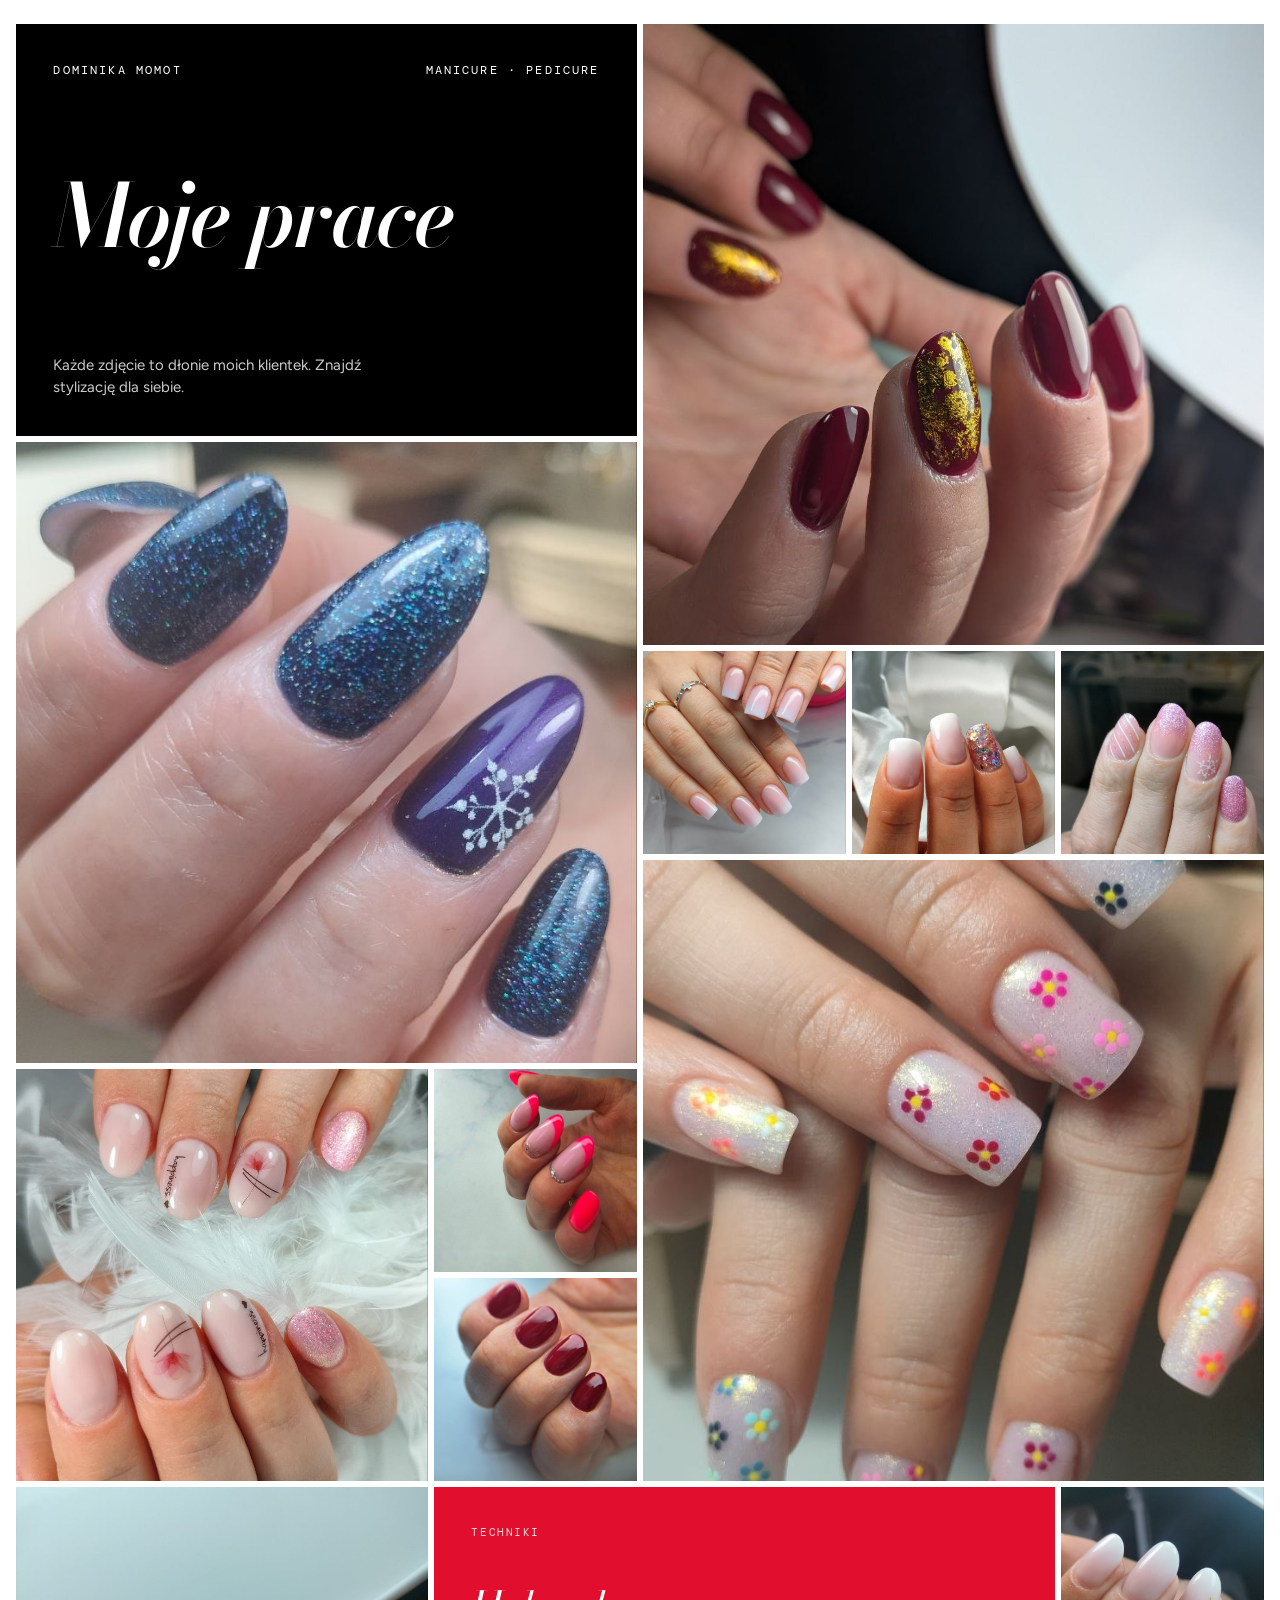
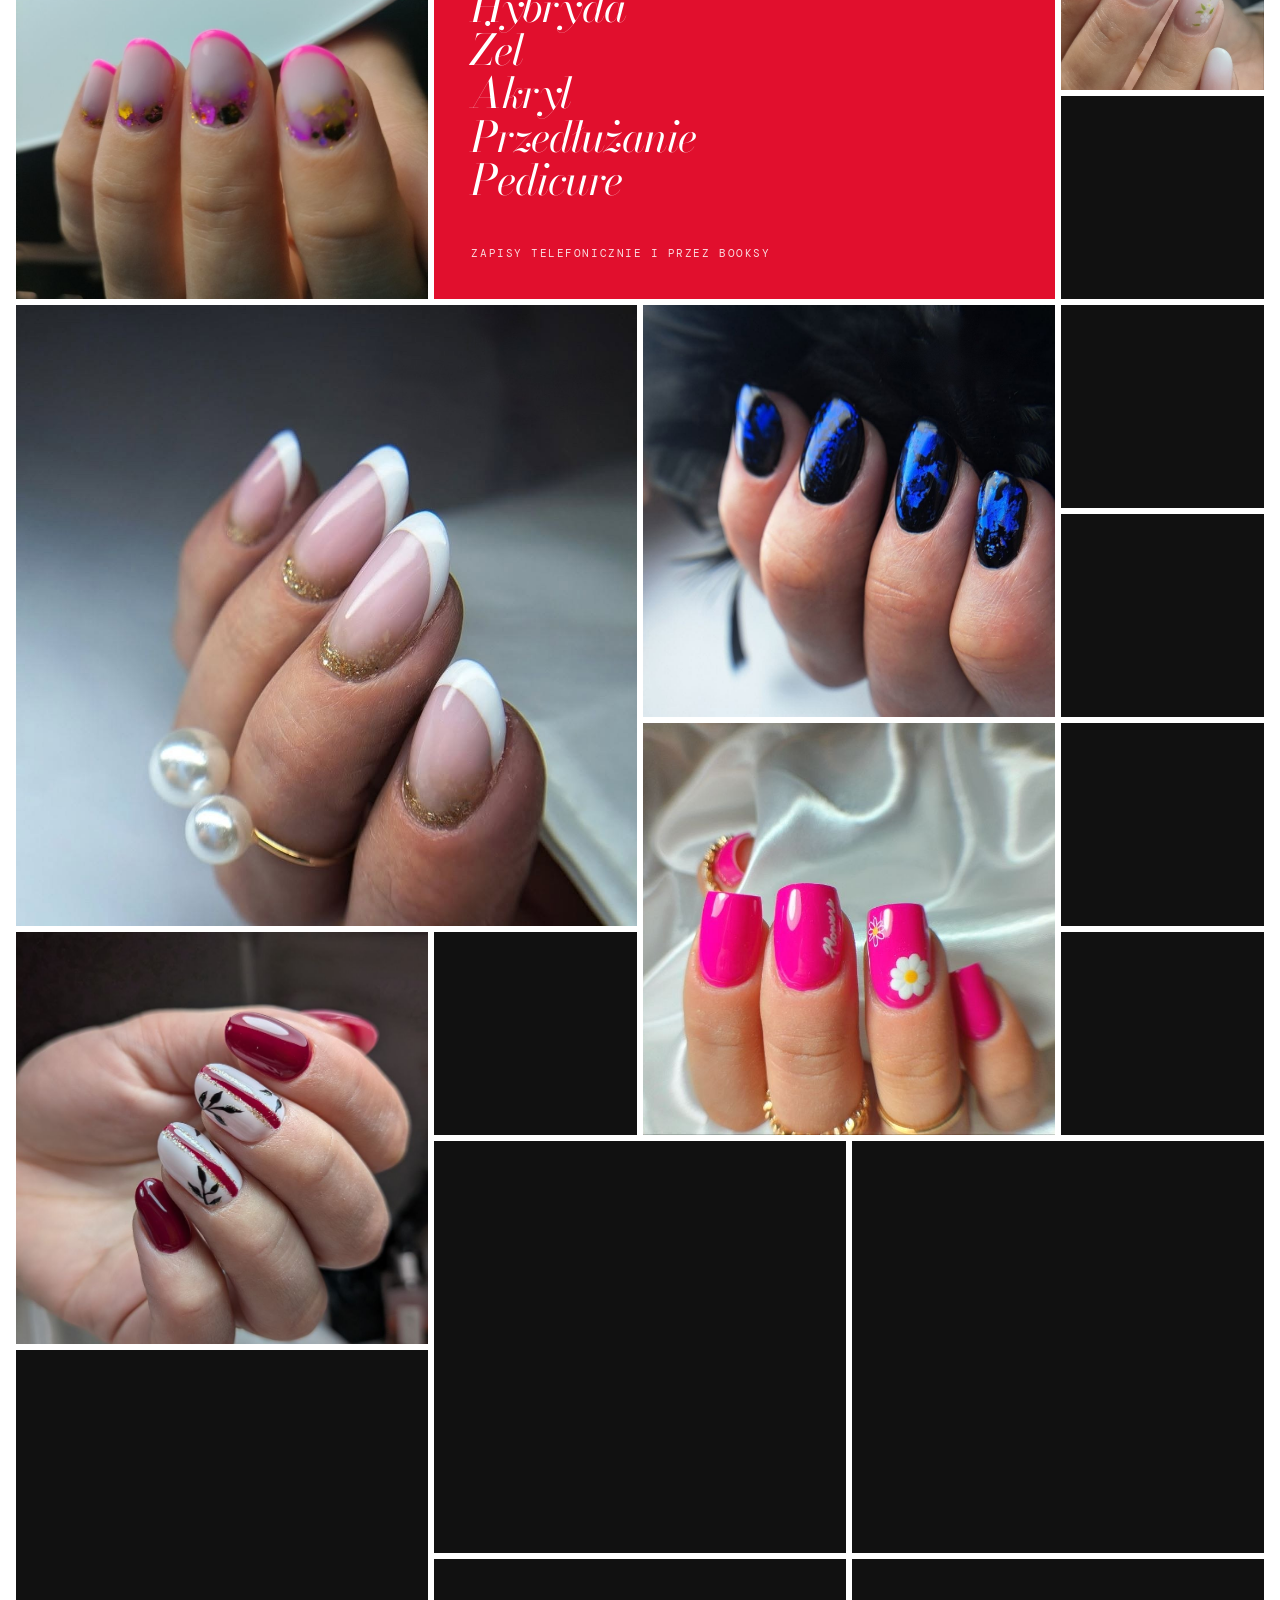
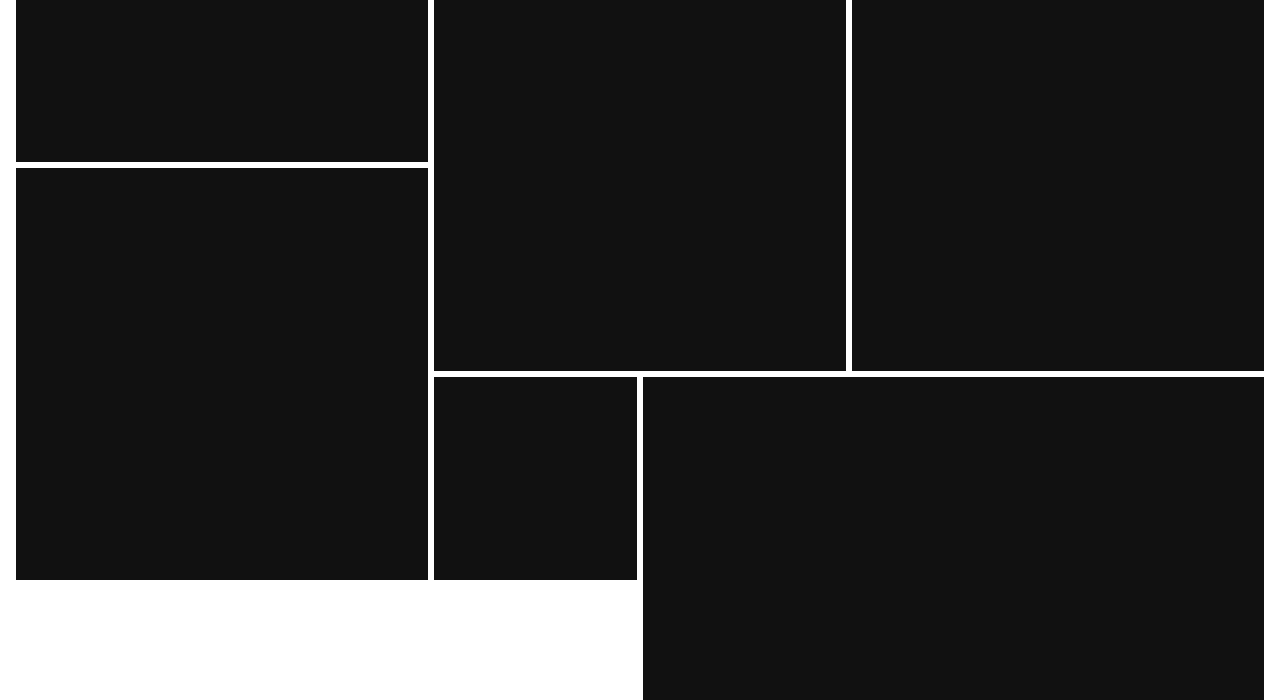
==== commit 901353d6: "q" ====
--- a/index.html
+++ b/index.html
@@ -11,7 +11,7 @@
 <body>
 <div id="root"></div>
 <!-- Zapasowa kopia danych na wypadek otwarcia pliku bez serwera; strona najpierw czyta gallery.json -->
-<script type="application/json" id="gallery-data">{"header": {"eyebrow": "Dominika momot", "eyebrow2": "Manicure · Pedicure", "title": "Moje prace", "lead": "Każde zdjęcie to dłonie moich klientek. Znajdź stylizację dla siebie."}, "techs": {"label": "Techniki", "items": ["Hybryda", "Żel", "Akryl", "Przedłużanie", "Pedicure"], "note": "Zapisy telefonicznie i przez Booksy"}, "items": [{"id": "bordo-zlota-folia", "type": "photo", "size": 3, "title": "Bordo ze złotą folią", "meta": "Owal · złota folia", "art": "", "src": "images/bordo-zlota-folia.jpg", "fy": 38}, {"id": "title", "type": "title"}, {"id": "granatowy-brokat", "type": "photo", "size": 3, "title": "Granatowy brokat", "meta": "Migdał · śnieżynka", "art": "", "src": "images/granatowy-brokat.jpg", "fy": 30}, {"id": "baby-boomer-kwadrat", "type": "photo", "size": 1, "title": "Baby boomer", "meta": "Kwadrat · klasyka", "art": "", "src": "images/baby-boomer-kwadrat.jpg", "fy": 55}, {"id": "baby-boomer-holo", "type": "photo", "size": 1, "title": "Baby boomer z holo", "meta": "Kwadrat · płatki holo", "art": "", "src": "images/baby-boomer-holo.jpg", "fy": 20}, {"id": "rozowa-zima", "type": "photo", "size": 1, "title": "Różowa zima", "meta": "Owal · śnieżynka i brokat", "art": "", "src": "images/rozowa-zima.jpg", "fy": 26}, {"id": "kolorowe-kwiatki", "type": "photo", "size": 3, "title": "Kolorowe kwiatki", "meta": "Kwadrat · ręczne zdobienie", "art": "", "src": "images/kolorowe-kwiatki.jpg", "fy": 46}, {"id": "happiness", "type": "photo", "size": 1, "title": "Happiness", "meta": "Owal · naklejki i brokat", "art": "", "src": "images/happiness.jpg", "fy": 67}, {"id": "neonowy-roz-cyrkonie", "type": "photo", "size": 1, "title": "Neonowy róż z cyrkoniami", "meta": "Migdał · french", "art": "", "src": "images/neonowy-roz-cyrkonie.jpg"}, {"id": "bordo-klasyka", "type": "photo", "size": 1, "title": "Klasyczne bordo", "meta": "Owal · połysk", "art": "", "src": "images/bordo-klasyka.jpg"}, {"id": "neonowy-french", "type": "photo", "size": 1, "title": "Neonowy french", "meta": "Krótkie · brokat przy skórkach", "art": "", "src": "images/neonowy-french.jpg", "fy": 62}, {"id": "baby-boomer-kwiatek", "type": "photo", "size": 1, "title": "Baby boomer z kwiatkiem", "meta": "Migdał · zdobienie", "art": "", "src": "images/baby-boomer-kwiatek.jpg", "fy": 34}, {"id": "techs", "type": "techs"}, {"id": "mikro-french", "type": "photo", "size": 1, "title": "Mikro french", "meta": "Owal · klasyka", "art": "", "src": "images/mikro-french.jpg", "fy": 53}, {"id": "french-zloto", "type": "photo", "size": 3, "title": "French ze złotem", "meta": "Migdał · złoty brokat", "art": "", "src": "images/french-zloto.jpg"}, {"id": "kobaltowa-folia", "type": "photo", "size": 2, "title": "Kobaltowa folia", "meta": "Owal · efekt folii", "art": "", "src": "images/kobaltowa-folia.jpg"}, {"id": "fuksja-stokrotka", "type": "photo", "size": 2, "title": "Fuksja ze stokrotką", "meta": "Kwadrat · zdobienie", "art": "", "src": "images/fuksja-stokrotka.jpg", "fx": 48}, {"id": "bordo-galazki", "type": "photo", "size": 2, "title": "Bordo z gałązkami", "meta": "Owal · ręczne zdobienie", "art": "", "src": "images/bordo-galazki.jpg", "fy": 25}, {"id": "rozowe-ombre-brokat", "type": "photo", "size": 1, "title": "Różowe ombre", "meta": "Kwadrat · brokat przy skórkach", "art": "", "src": "images/rozowe-ombre-brokat.jpg", "fy": 21}, {"id": "gorzka-czekolada", "type": "photo", "size": 1, "title": "Gorzka czekolada", "meta": "Migdał · połysk", "art": "", "src": "images/gorzka-czekolada.jpg", "fy": 36}, {"id": "sliwka-bez-cyrkonie", "type": "photo", "size": 1, "title": "Śliwka i beż", "meta": "Owal · cyrkonie", "art": "", "src": "images/sliwka-bez-cyrkonie.jpg", "fy": 28}, {"id": "nude-chrom-serce", "type": "photo", "size": 1, "title": "Nude z perłowym chromem", "meta": "Migdał · złote serce", "art": "", "src": "images/nude-chrom-serce.jpg", "fy": 32}, {"id": "czerwien-fala", "type": "photo", "size": 3, "title": "Czerwień z falą", "meta": "Owal · ręczne zdobienie", "art": "", "src": "images/czerwien-fala.jpg", "fy": 47}, {"id": "rozowy-brokat", "type": "photo", "size": 1, "title": "Różowy brokat", "meta": "Owal · brokatowe ombre", "art": "", "src": "images/rozowy-brokat.jpg", "fy": 41}, {"id": "baby-boomer-cukier", "type": "photo", "size": 2, "title": "Baby boomer z brokatem", "meta": "Migdał · efekt cukru", "art": "", "src": "images/baby-boomer-cukier.jpg", "fy": 38}, {"id": "swiateczny-french", "type": "photo", "size": 2, "title": "Świąteczny french", "meta": "Owal · śnieżynki", "art": "", "src": "images/swiateczny-french.jpg", "fy": 46}, {"id": "roz-serduszka", "type": "photo", "size": 1, "title": "Róż w serduszka", "meta": "Owal · ręczne zdobienie", "art": "", "src": "images/roz-serduszka.jpg", "fy": 38}, {"id": "french-serduszka", "type": "photo", "size": 2, "title": "French z serduszkami", "meta": "Kwadrat · serduszka", "art": "", "src": "images/french-serduszka.jpg", "fx": 43}, {"id": "french-platki", "type": "photo", "size": 1, "title": "French z płatkami", "meta": "Kwadrat · płatki holo", "art": "", "src": "images/french-platki.jpg", "fy": 50}, {"id": "mleczne-ombre", "type": "photo", "size": 1, "title": "Mleczne ombre", "meta": "Kwadrat · baby boomer", "art": "", "src": "images/mleczne-ombre.jpg", "fx": 29}, {"id": "mleko-i-zloto", "type": "photo", "size": 2, "title": "Mleko i złoto", "meta": "Migdał · złoty brokat", "art": "", "src": "images/mleko-i-zloto.jpg", "fy": 66}]}</script>
+<script type="application/json" id="gallery-data">{"header":{"eyebrow":"Dominika momot","eyebrow2":"Manicure · Pedicure","title":"Moje prace","lead":"Każde zdjęcie to dłonie moich klientek. Znajdź stylizację dla siebie."},"techs":{"label":"Techniki","items":["Hybryda","Żel","Akryl","Przedłużanie","Pedicure"],"note":"Zapisy telefonicznie i przez Booksy"},"items":[{"id":"title","type":"title"},{"id":"bordo-zlota-folia","type":"photo","size":3,"title":"Bordo ze złotą folią","meta":"Owal · złota folia","art":"","src":"images/bordo-zlota-folia.jpg","fy":38},{"id":"granatowy-brokat","type":"photo","size":3,"title":"Granatowy brokat","meta":"Migdał · śnieżynka","art":"","src":"images/granatowy-brokat.jpg","fy":30},{"id":"baby-boomer-kwadrat","type":"photo","size":1,"title":"Baby boomer","meta":"Kwadrat · klasyka","art":"","src":"images/baby-boomer-kwadrat.jpg","fy":55},{"id":"baby-boomer-holo","type":"photo","size":1,"title":"Baby boomer z holo","meta":"Kwadrat · płatki holo","art":"","src":"images/baby-boomer-holo.jpg","fy":20},{"id":"rozowa-zima","type":"photo","size":1,"title":"Różowa zima","meta":"Owal · śnieżynka i brokat","art":"","src":"images/rozowa-zima.jpg","fy":26},{"id":"kolorowe-kwiatki","type":"photo","size":3,"title":"Kolorowe kwiatki","meta":"Kwadrat · ręczne zdobienie","art":"","src":"images/kolorowe-kwiatki.jpg","fy":46},{"id":"happiness","type":"photo","size":2,"title":"Happiness","meta":"Owal · naklejki i brokat","art":"","src":"images/happiness.jpg","fy":67},{"id":"neonowy-roz-cyrkonie","type":"photo","size":1,"title":"Neonowy róż z cyrkoniami","meta":"Migdał · french","art":"","src":"images/neonowy-roz-cyrkonie.jpg"},{"id":"bordo-klasyka","type":"photo","size":1,"title":"Klasyczne bordo","meta":"Owal · połysk","art":"","src":"images/bordo-klasyka.jpg"},{"id":"neonowy-french","type":"photo","size":2,"title":"Neonowy french","meta":"Krótkie · brokat przy skórkach","art":"","src":"images/neonowy-french.jpg","fy":62},{"id":"techs","type":"techs"},{"id":"baby-boomer-kwiatek","type":"photo","size":1,"title":"Baby boomer z kwiatkiem","meta":"Migdał · zdobienie","art":"","src":"images/baby-boomer-kwiatek.jpg","fy":34},{"id":"mikro-french","type":"photo","size":1,"title":"Mikro french","meta":"Owal · klasyka","art":"","src":"images/mikro-french.jpg","fy":53},{"id":"french-zloto","type":"photo","size":3,"title":"French ze złotem","meta":"Migdał · złoty brokat","art":"","src":"images/french-zloto.jpg"},{"id":"kobaltowa-folia","type":"photo","size":2,"title":"Kobaltowa folia","meta":"Owal · efekt folii","art":"","src":"images/kobaltowa-folia.jpg"},{"id":"fuksja-stokrotka","type":"photo","size":2,"title":"Fuksja ze stokrotką","meta":"Kwadrat · zdobienie","art":"","src":"images/fuksja-stokrotka.jpg","fx":48},{"id":"bordo-galazki","type":"photo","size":2,"title":"Bordo z gałązkami","meta":"Owal · ręczne zdobienie","art":"","src":"images/bordo-galazki.jpg","fy":25},{"id":"rozowe-ombre-brokat","type":"photo","size":1,"title":"Różowe ombre","meta":"Kwadrat · brokat przy skórkach","art":"","src":"images/rozowe-ombre-brokat.jpg","fy":21},{"id":"gorzka-czekolada","type":"photo","size":1,"title":"Gorzka czekolada","meta":"Migdał · połysk","art":"","src":"images/gorzka-czekolada.jpg","fy":36},{"id":"sliwka-bez-cyrkonie","type":"photo","size":2,"title":"Śliwka i beż","meta":"Owal · cyrkonie","art":"","src":"images/sliwka-bez-cyrkonie.jpg","fy":28},{"id":"nude-chrom-serce","type":"photo","size":2,"title":"Nude z perłowym chromem","meta":"Migdał · złote serce","art":"","src":"images/nude-chrom-serce.jpg","fy":32},{"id":"czerwien-fala","type":"photo","size":2,"title":"Czerwień z falą","meta":"Owal · ręczne zdobienie","art":"","src":"images/czerwien-fala.jpg","fy":47},{"id":"rozowy-brokat","type":"photo","size":2,"title":"Różowy brokat","meta":"Owal · brokatowe ombre","art":"","src":"images/rozowy-brokat.jpg","fy":41},{"id":"baby-boomer-cukier","type":"photo","size":2,"title":"Baby boomer z brokatem","meta":"Migdał · efekt cukru","art":"","src":"images/baby-boomer-cukier.jpg","fy":38},{"id":"swiateczny-french","type":"photo","size":2,"title":"Świąteczny french","meta":"Owal · śnieżynki","art":"","src":"images/swiateczny-french.jpg","fy":46},{"id":"roz-serduszka","type":"photo","size":1,"title":"Róż w serduszka","meta":"Owal · ręczne zdobienie","art":"","src":"images/roz-serduszka.jpg","fy":38},{"id":"french-serduszka","type":"photo","size":1,"title":"French z serduszkami","meta":"Kwadrat · serduszka","art":"","src":"images/french-serduszka.jpg","fx":43},{"id":"french-platki","type":"photo","size":1,"title":"French z płatkami","meta":"Kwadrat · płatki holo","art":"","src":"images/french-platki.jpg","fy":50},{"id":"mleczne-ombre","type":"photo","size":1,"title":"Mleczne ombre","meta":"Kwadrat · baby boomer","art":"","src":"images/mleczne-ombre.jpg","fx":29},{"id":"mleko-i-zloto","type":"photo","size":3,"title":"Mleko i złoto","meta":"Migdał · złoty brokat","art":"","src":"images/mleko-i-zloto.jpg","fy":66}]}</script>
 <script src="assets/app.js"></script>
 </body>
 </html>
--- a/assets/app.css
+++ b/assets/app.css
@@ -42,7 +42,7 @@
 .tile figcaption b{font-family:var(--display);font-style:italic;font-weight:600;font-size:18px;line-height:1.15}
 .tile figcaption span{font-family:var(--mono);font-size:10.5px;letter-spacing:.14em;text-transform:uppercase;color:#FF6276}
 .tile.s3 figcaption b{font-size:26px}
-@container (max-width:639px){.tile figcaption{transform:none;padding:7px 10px 8px}.tile figcaption b{font-size:15px}.tile.s2 figcaption b,.tile.s3 figcaption b{font-size:20px}}
+@container (max-width:639px){.tile figcaption{transform:none;left:0;right:0;max-width:none;padding:7px 10px 8px;gap:2px}.tile figcaption b,.tile.s2 figcaption b,.tile.s3 figcaption b{font-size:15px;line-height:1.2}.tile figcaption span{font-size:10px;letter-spacing:.05em}.tile figcaption b,.tile figcaption span{display:block;white-space:nowrap;overflow:hidden;text-overflow:ellipsis}}
 @media (hover:hover){
   .tile:hover img{transform:scale(calc(var(--z,1) * 1.07))}
   .tile:hover::before{transform:translateX(120%)}
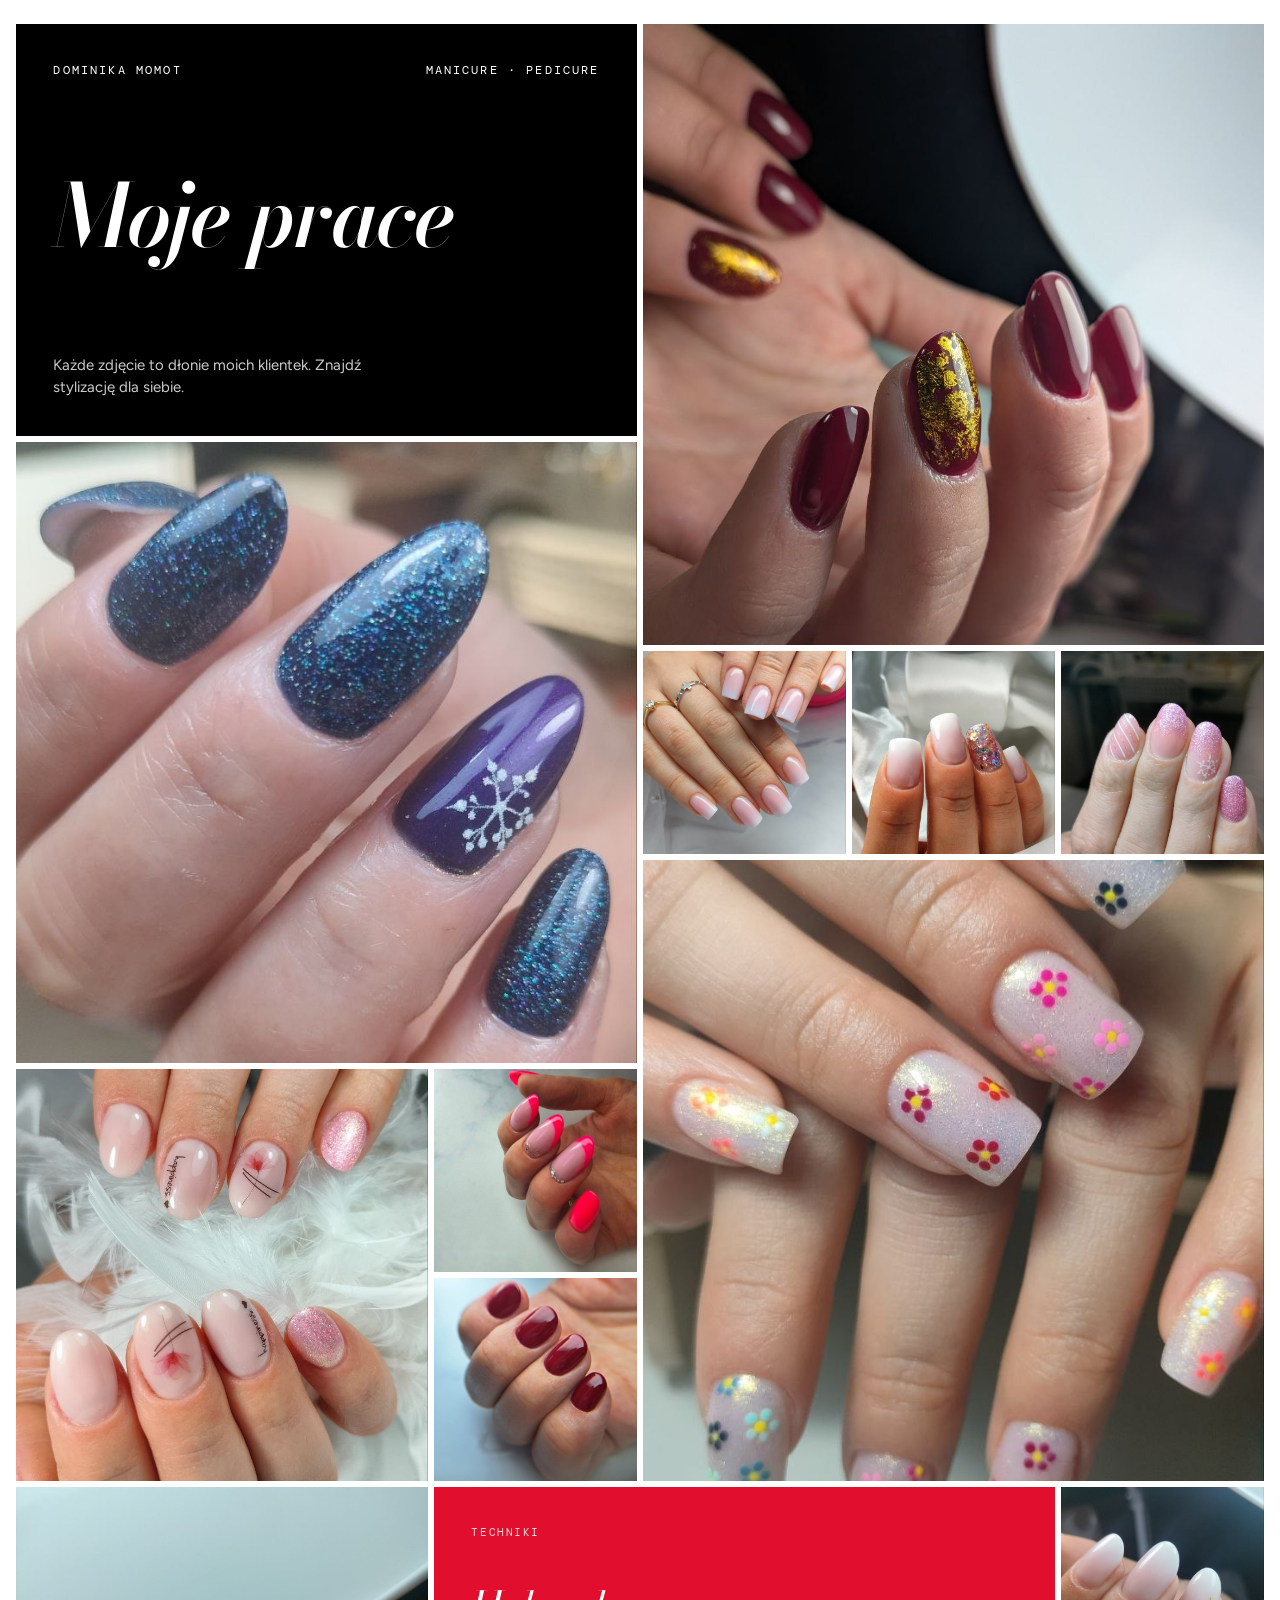
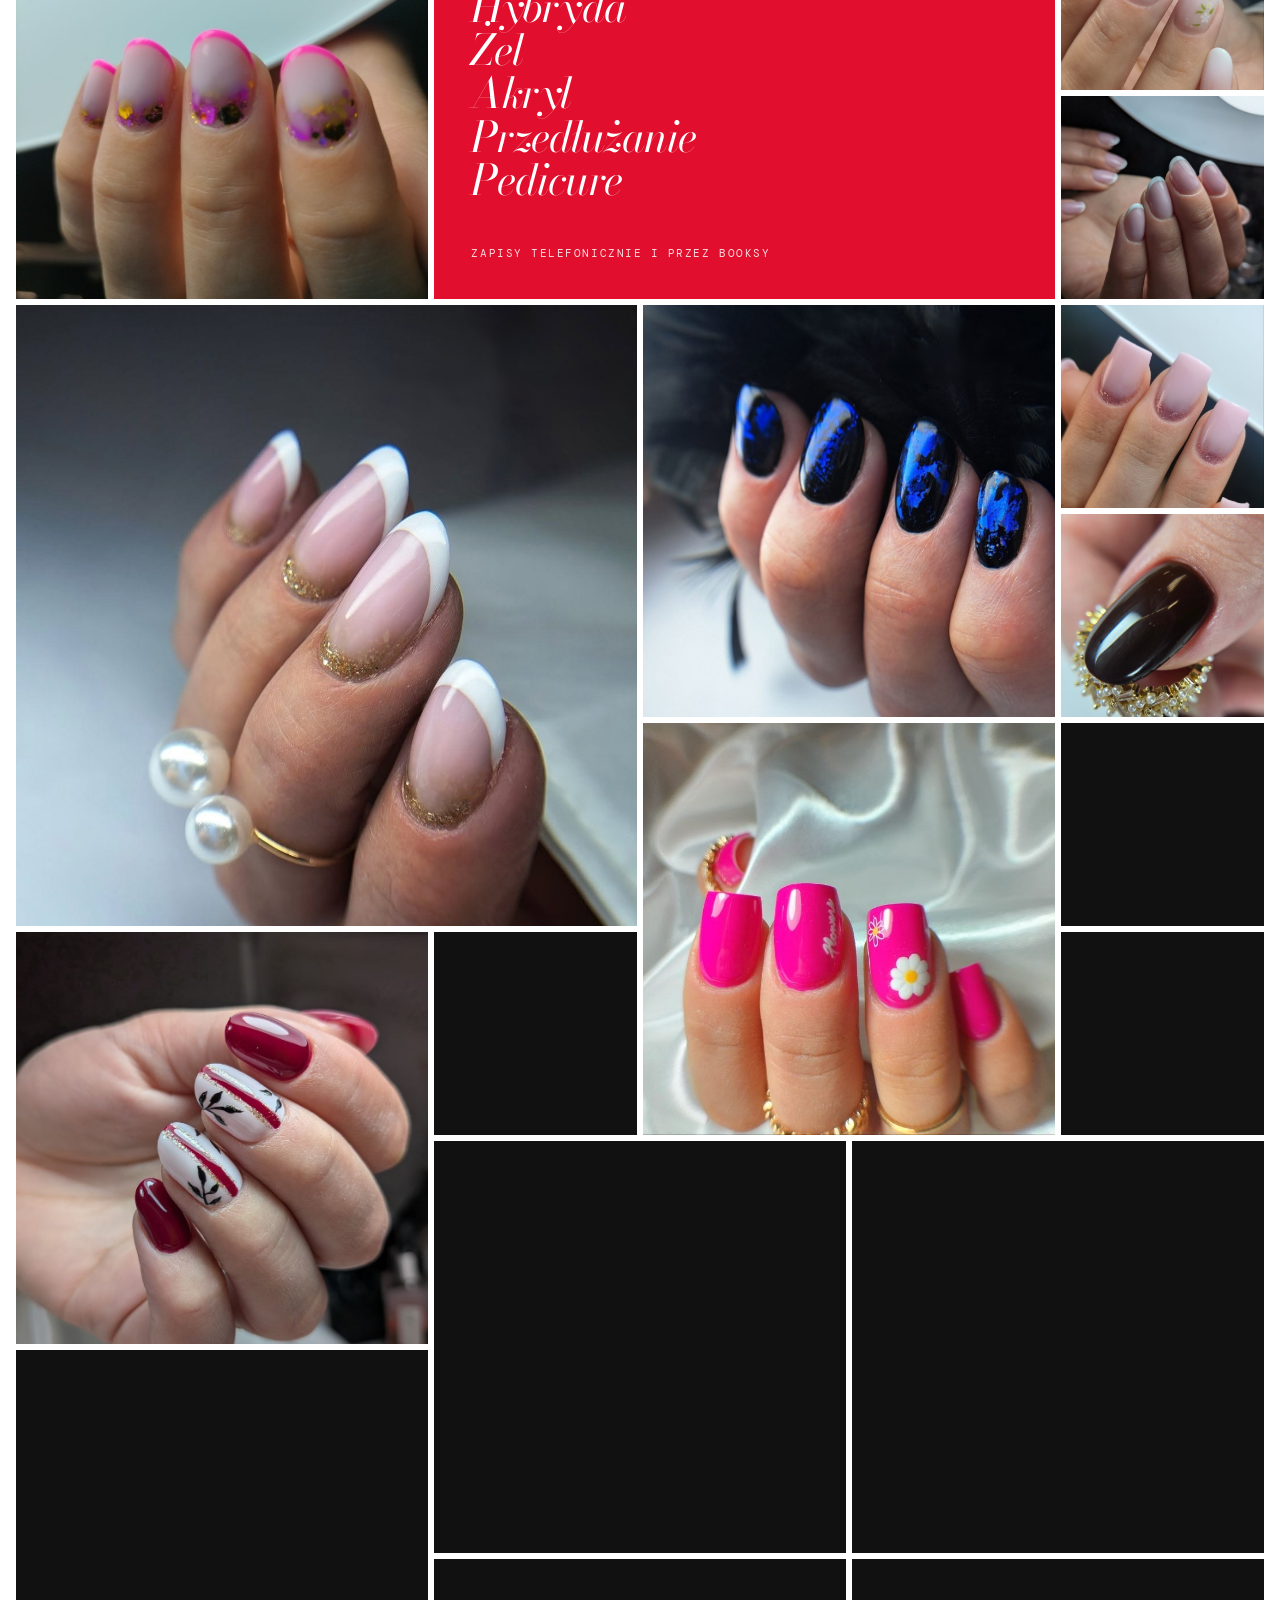
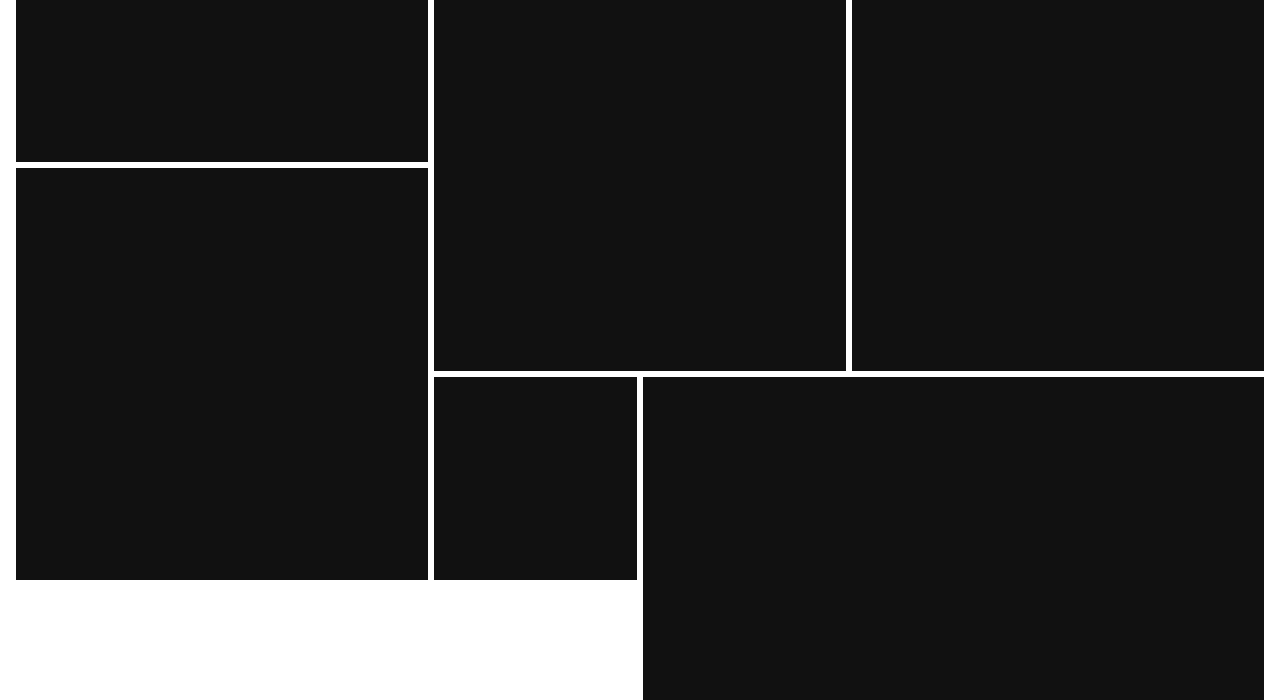
==== commit 57e9a9a5: "123 123" ====
--- a/index.html
+++ b/index.html
@@ -5,13 +5,13 @@
 <meta name="viewport" content="width=device-width,initial-scale=1,viewport-fit=cover">
 <title>Stylizacja paznokci · Galeria</title>
 <link rel="stylesheet" href="https://fonts.googleapis.com/css2?family=Bodoni+Moda:ital,opsz,wght@1,6..96,400..700&amp;family=Figtree:wght@400;500;600&amp;family=DM+Mono:wght@400;500&amp;display=swap">
-<link rel="stylesheet" href="assets/app.css">
+<link rel="stylesheet" href="assets/app.css?v=3">
 <style>body{margin:0}[hidden]{display:none!important}img{max-width:100%}</style>
 </head>
 <body>
 <div id="root"></div>
 <!-- Zapasowa kopia danych na wypadek otwarcia pliku bez serwera; strona najpierw czyta gallery.json -->
-<script type="application/json" id="gallery-data">{"header":{"eyebrow":"Dominika momot","eyebrow2":"Manicure · Pedicure","title":"Moje prace","lead":"Każde zdjęcie to dłonie moich klientek. Znajdź stylizację dla siebie."},"techs":{"label":"Techniki","items":["Hybryda","Żel","Akryl","Przedłużanie","Pedicure"],"note":"Zapisy telefonicznie i przez Booksy"},"items":[{"id":"title","type":"title"},{"id":"bordo-zlota-folia","type":"photo","size":3,"title":"Bordo ze złotą folią","meta":"Owal · złota folia","art":"","src":"images/bordo-zlota-folia.jpg","fy":38},{"id":"granatowy-brokat","type":"photo","size":3,"title":"Granatowy brokat","meta":"Migdał · śnieżynka","art":"","src":"images/granatowy-brokat.jpg","fy":30},{"id":"baby-boomer-kwadrat","type":"photo","size":1,"title":"Baby boomer","meta":"Kwadrat · klasyka","art":"","src":"images/baby-boomer-kwadrat.jpg","fy":55},{"id":"baby-boomer-holo","type":"photo","size":1,"title":"Baby boomer z holo","meta":"Kwadrat · płatki holo","art":"","src":"images/baby-boomer-holo.jpg","fy":20},{"id":"rozowa-zima","type":"photo","size":1,"title":"Różowa zima","meta":"Owal · śnieżynka i brokat","art":"","src":"images/rozowa-zima.jpg","fy":26},{"id":"kolorowe-kwiatki","type":"photo","size":3,"title":"Kolorowe kwiatki","meta":"Kwadrat · ręczne zdobienie","art":"","src":"images/kolorowe-kwiatki.jpg","fy":46},{"id":"happiness","type":"photo","size":2,"title":"Happiness","meta":"Owal · naklejki i brokat","art":"","src":"images/happiness.jpg","fy":67},{"id":"neonowy-roz-cyrkonie","type":"photo","size":1,"title":"Neonowy róż z cyrkoniami","meta":"Migdał · french","art":"","src":"images/neonowy-roz-cyrkonie.jpg"},{"id":"bordo-klasyka","type":"photo","size":1,"title":"Klasyczne bordo","meta":"Owal · połysk","art":"","src":"images/bordo-klasyka.jpg"},{"id":"neonowy-french","type":"photo","size":2,"title":"Neonowy french","meta":"Krótkie · brokat przy skórkach","art":"","src":"images/neonowy-french.jpg","fy":62},{"id":"techs","type":"techs"},{"id":"baby-boomer-kwiatek","type":"photo","size":1,"title":"Baby boomer z kwiatkiem","meta":"Migdał · zdobienie","art":"","src":"images/baby-boomer-kwiatek.jpg","fy":34},{"id":"mikro-french","type":"photo","size":1,"title":"Mikro french","meta":"Owal · klasyka","art":"","src":"images/mikro-french.jpg","fy":53},{"id":"french-zloto","type":"photo","size":3,"title":"French ze złotem","meta":"Migdał · złoty brokat","art":"","src":"images/french-zloto.jpg"},{"id":"kobaltowa-folia","type":"photo","size":2,"title":"Kobaltowa folia","meta":"Owal · efekt folii","art":"","src":"images/kobaltowa-folia.jpg"},{"id":"fuksja-stokrotka","type":"photo","size":2,"title":"Fuksja ze stokrotką","meta":"Kwadrat · zdobienie","art":"","src":"images/fuksja-stokrotka.jpg","fx":48},{"id":"bordo-galazki","type":"photo","size":2,"title":"Bordo z gałązkami","meta":"Owal · ręczne zdobienie","art":"","src":"images/bordo-galazki.jpg","fy":25},{"id":"rozowe-ombre-brokat","type":"photo","size":1,"title":"Różowe ombre","meta":"Kwadrat · brokat przy skórkach","art":"","src":"images/rozowe-ombre-brokat.jpg","fy":21},{"id":"gorzka-czekolada","type":"photo","size":1,"title":"Gorzka czekolada","meta":"Migdał · połysk","art":"","src":"images/gorzka-czekolada.jpg","fy":36},{"id":"sliwka-bez-cyrkonie","type":"photo","size":2,"title":"Śliwka i beż","meta":"Owal · cyrkonie","art":"","src":"images/sliwka-bez-cyrkonie.jpg","fy":28},{"id":"nude-chrom-serce","type":"photo","size":2,"title":"Nude z perłowym chromem","meta":"Migdał · złote serce","art":"","src":"images/nude-chrom-serce.jpg","fy":32},{"id":"czerwien-fala","type":"photo","size":2,"title":"Czerwień z falą","meta":"Owal · ręczne zdobienie","art":"","src":"images/czerwien-fala.jpg","fy":47},{"id":"rozowy-brokat","type":"photo","size":2,"title":"Różowy brokat","meta":"Owal · brokatowe ombre","art":"","src":"images/rozowy-brokat.jpg","fy":41},{"id":"baby-boomer-cukier","type":"photo","size":2,"title":"Baby boomer z brokatem","meta":"Migdał · efekt cukru","art":"","src":"images/baby-boomer-cukier.jpg","fy":38},{"id":"swiateczny-french","type":"photo","size":2,"title":"Świąteczny french","meta":"Owal · śnieżynki","art":"","src":"images/swiateczny-french.jpg","fy":46},{"id":"roz-serduszka","type":"photo","size":1,"title":"Róż w serduszka","meta":"Owal · ręczne zdobienie","art":"","src":"images/roz-serduszka.jpg","fy":38},{"id":"french-serduszka","type":"photo","size":1,"title":"French z serduszkami","meta":"Kwadrat · serduszka","art":"","src":"images/french-serduszka.jpg","fx":43},{"id":"french-platki","type":"photo","size":1,"title":"French z płatkami","meta":"Kwadrat · płatki holo","art":"","src":"images/french-platki.jpg","fy":50},{"id":"mleczne-ombre","type":"photo","size":1,"title":"Mleczne ombre","meta":"Kwadrat · baby boomer","art":"","src":"images/mleczne-ombre.jpg","fx":29},{"id":"mleko-i-zloto","type":"photo","size":3,"title":"Mleko i złoto","meta":"Migdał · złoty brokat","art":"","src":"images/mleko-i-zloto.jpg","fy":66}]}</script>
-<script src="assets/app.js"></script>
+<script type="application/json" id="gallery-data">{"header": {"eyebrow": "Dominika momot", "eyebrow2": "Manicure · Pedicure", "title": "Moje prace", "lead": "Każde zdjęcie to dłonie moich klientek. Znajdź stylizację dla siebie."}, "techs": {"label": "Techniki", "items": ["Hybryda", "Żel", "Akryl", "Przedłużanie", "Pedicure"], "note": "Zapisy telefonicznie i przez Booksy"}, "items": [{"id": "bordo-zlota-folia", "type": "photo", "size": 3, "title": "Bordo ze złotą folią", "meta": "Owal · złota folia", "art": "", "src": "images/bordo-zlota-folia.jpg", "fy": 38}, {"id": "title", "type": "title"}, {"id": "granatowy-brokat", "type": "photo", "size": 3, "title": "Granatowy brokat", "meta": "Migdał · śnieżynka", "art": "", "src": "images/granatowy-brokat.jpg", "fy": 30}, {"id": "baby-boomer-kwadrat", "type": "photo", "size": 1, "title": "Baby boomer", "meta": "Kwadrat · klasyka", "art": "", "src": "images/baby-boomer-kwadrat.jpg", "fy": 55}, {"id": "baby-boomer-holo", "type": "photo", "size": 1, "title": "Baby boomer z holo", "meta": "Kwadrat · płatki holo", "art": "", "src": "images/baby-boomer-holo.jpg", "fy": 20}, {"id": "rozowa-zima", "type": "photo", "size": 1, "title": "Różowa zima", "meta": "Owal · śnieżynka i brokat", "art": "", "src": "images/rozowa-zima.jpg", "fy": 26}, {"id": "kolorowe-kwiatki", "type": "photo", "size": 3, "title": "Kolorowe kwiatki", "meta": "Kwadrat · ręczne zdobienie", "art": "", "src": "images/kolorowe-kwiatki.jpg", "fy": 46}, {"id": "happiness", "type": "photo", "size": 1, "title": "Happiness", "meta": "Owal · naklejki i brokat", "art": "", "src": "images/happiness.jpg", "fy": 67}, {"id": "neonowy-roz-cyrkonie", "type": "photo", "size": 1, "title": "Neonowy róż z cyrkoniami", "meta": "Migdał · french", "art": "", "src": "images/neonowy-roz-cyrkonie.jpg"}, {"id": "bordo-klasyka", "type": "photo", "size": 1, "title": "Klasyczne bordo", "meta": "Owal · połysk", "art": "", "src": "images/bordo-klasyka.jpg"}, {"id": "neonowy-french", "type": "photo", "size": 1, "title": "Neonowy french", "meta": "Krótkie · brokat przy skórkach", "art": "", "src": "images/neonowy-french.jpg", "fy": 62}, {"id": "baby-boomer-kwiatek", "type": "photo", "size": 1, "title": "Baby boomer z kwiatkiem", "meta": "Migdał · zdobienie", "art": "", "src": "images/baby-boomer-kwiatek.jpg", "fy": 34}, {"id": "techs", "type": "techs"}, {"id": "mikro-french", "type": "photo", "size": 1, "title": "Mikro french", "meta": "Owal · klasyka", "art": "", "src": "images/mikro-french.jpg", "fy": 53}, {"id": "french-zloto", "type": "photo", "size": 3, "title": "French ze złotem", "meta": "Migdał · złoty brokat", "art": "", "src": "images/french-zloto.jpg"}, {"id": "kobaltowa-folia", "type": "photo", "size": 2, "title": "Kobaltowa folia", "meta": "Owal · efekt folii", "art": "", "src": "images/kobaltowa-folia.jpg"}, {"id": "fuksja-stokrotka", "type": "photo", "size": 2, "title": "Fuksja ze stokrotką", "meta": "Kwadrat · zdobienie", "art": "", "src": "images/fuksja-stokrotka.jpg", "fx": 48}, {"id": "bordo-galazki", "type": "photo", "size": 2, "title": "Bordo z gałązkami", "meta": "Owal · ręczne zdobienie", "art": "", "src": "images/bordo-galazki.jpg", "fy": 25}, {"id": "rozowe-ombre-brokat", "type": "photo", "size": 1, "title": "Różowe ombre", "meta": "Kwadrat · brokat przy skórkach", "art": "", "src": "images/rozowe-ombre-brokat.jpg", "fy": 21}, {"id": "gorzka-czekolada", "type": "photo", "size": 1, "title": "Gorzka czekolada", "meta": "Migdał · połysk", "art": "", "src": "images/gorzka-czekolada.jpg", "fy": 36}, {"id": "sliwka-bez-cyrkonie", "type": "photo", "size": 1, "title": "Śliwka i beż", "meta": "Owal · cyrkonie", "art": "", "src": "images/sliwka-bez-cyrkonie.jpg", "fy": 28}, {"id": "nude-chrom-serce", "type": "photo", "size": 1, "title": "Nude z perłowym chromem", "meta": "Migdał · złote serce", "art": "", "src": "images/nude-chrom-serce.jpg", "fy": 32}, {"id": "czerwien-fala", "type": "photo", "size": 3, "title": "Czerwień z falą", "meta": "Owal · ręczne zdobienie", "art": "", "src": "images/czerwien-fala.jpg", "fy": 47}, {"id": "rozowy-brokat", "type": "photo", "size": 1, "title": "Różowy brokat", "meta": "Owal · brokatowe ombre", "art": "", "src": "images/rozowy-brokat.jpg", "fy": 41}, {"id": "baby-boomer-cukier", "type": "photo", "size": 2, "title": "Baby boomer z brokatem", "meta": "Migdał · efekt cukru", "art": "", "src": "images/baby-boomer-cukier.jpg", "fy": 38}, {"id": "swiateczny-french", "type": "photo", "size": 2, "title": "Świąteczny french", "meta": "Owal · śnieżynki", "art": "", "src": "images/swiateczny-french.jpg", "fy": 46}, {"id": "roz-serduszka", "type": "photo", "size": 1, "title": "Róż w serduszka", "meta": "Owal · ręczne zdobienie", "art": "", "src": "images/roz-serduszka.jpg", "fy": 38}, {"id": "french-serduszka", "type": "photo", "size": 2, "title": "French z serduszkami", "meta": "Kwadrat · serduszka", "art": "", "src": "images/french-serduszka.jpg", "fx": 43}, {"id": "french-platki", "type": "photo", "size": 1, "title": "French z płatkami", "meta": "Kwadrat · płatki holo", "art": "", "src": "images/french-platki.jpg", "fy": 50}, {"id": "mleczne-ombre", "type": "photo", "size": 1, "title": "Mleczne ombre", "meta": "Kwadrat · baby boomer", "art": "", "src": "images/mleczne-ombre.jpg", "fx": 29}, {"id": "mleko-i-zloto", "type": "photo", "size": 2, "title": "Mleko i złoto", "meta": "Migdał · złoty brokat", "art": "", "src": "images/mleko-i-zloto.jpg", "fy": 66}]}</script>
+<script src="assets/app.js?v=3"></script>
 </body>
 </html>
--- a/assets/app.css
+++ b/assets/app.css
@@ -38,11 +38,12 @@
 .tile img.in{opacity:1}
 .tile::before{content:"";position:absolute;inset:-30%;z-index:2;pointer-events:none;background:linear-gradient(115deg,transparent 42%,rgba(255,255,255,.55) 50%,transparent 58%);transform:translateX(-120%);transition:transform 1s cubic-bezier(.2,.8,.2,1)}
 .tile::after{content:"";position:absolute;inset:0;z-index:4;border:3px solid var(--accent);opacity:0;transition:opacity .3s;pointer-events:none}
-.tile figcaption{position:absolute;left:0;bottom:0;z-index:3;max-width:100%;background:#000;color:#fff;padding:10px 14px 11px;display:flex;flex-direction:column;gap:1px;transform:translateY(101%);transition:transform .45s cubic-bezier(.2,.8,.2,1)}
-.tile figcaption b{font-family:var(--display);font-style:italic;font-weight:600;font-size:18px;line-height:1.15}
-.tile figcaption span{font-family:var(--mono);font-size:10.5px;letter-spacing:.14em;text-transform:uppercase;color:#FF6276}
-.tile.s3 figcaption b{font-size:26px}
-@container (max-width:639px){.tile figcaption{transform:none;left:0;right:0;max-width:none;padding:7px 10px 8px;gap:2px}.tile figcaption b,.tile.s2 figcaption b,.tile.s3 figcaption b{font-size:15px;line-height:1.2}.tile figcaption span{font-size:10px;letter-spacing:.05em}.tile figcaption b,.tile figcaption span{display:block;white-space:nowrap;overflow:hidden;text-overflow:ellipsis}}
+.tile figcaption{position:absolute;left:0;right:0;bottom:0;z-index:3;background:#000;color:#fff;padding:9px 12px 10px;display:flex;flex-direction:column;gap:2px;transform:translateY(101%);transition:transform .45s cubic-bezier(.2,.8,.2,1)}
+.tile figcaption b{font-family:var(--display);font-style:italic;font-weight:600;font-size:17px;line-height:1.2}
+.tile figcaption span{font-family:var(--mono);font-size:10.5px;letter-spacing:.08em;text-transform:uppercase;color:#FF6276}
+.tile figcaption b,.tile figcaption span{display:block;min-height:1.2em;white-space:nowrap;overflow:hidden;text-overflow:ellipsis}
+@container (max-width:639px){.tile figcaption{padding:7px 10px 8px}.tile figcaption b{font-size:15px}.tile figcaption span{font-size:10px;letter-spacing:.05em}}
+@media (hover:none){.tile figcaption{transform:none}}
 @media (hover:hover){
   .tile:hover img{transform:scale(calc(var(--z,1) * 1.07))}
   .tile:hover::before{transform:translateX(120%)}
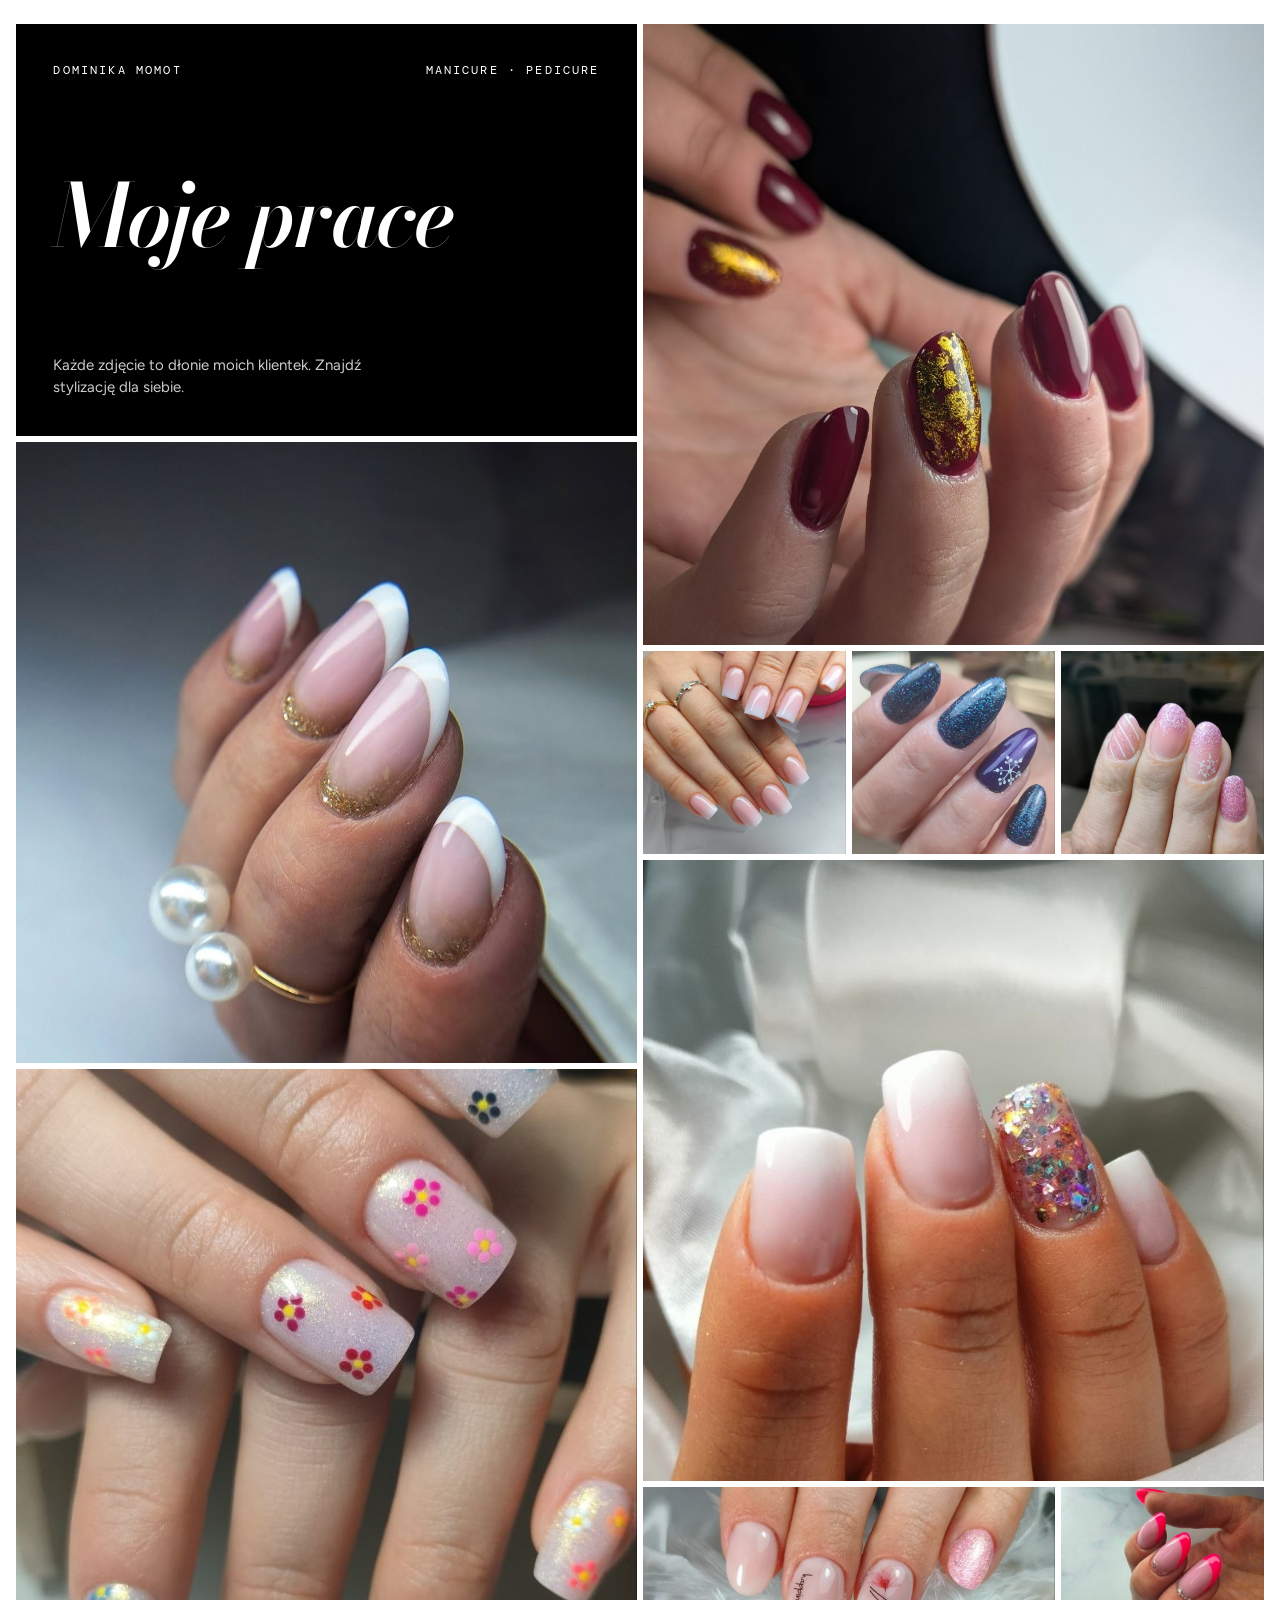
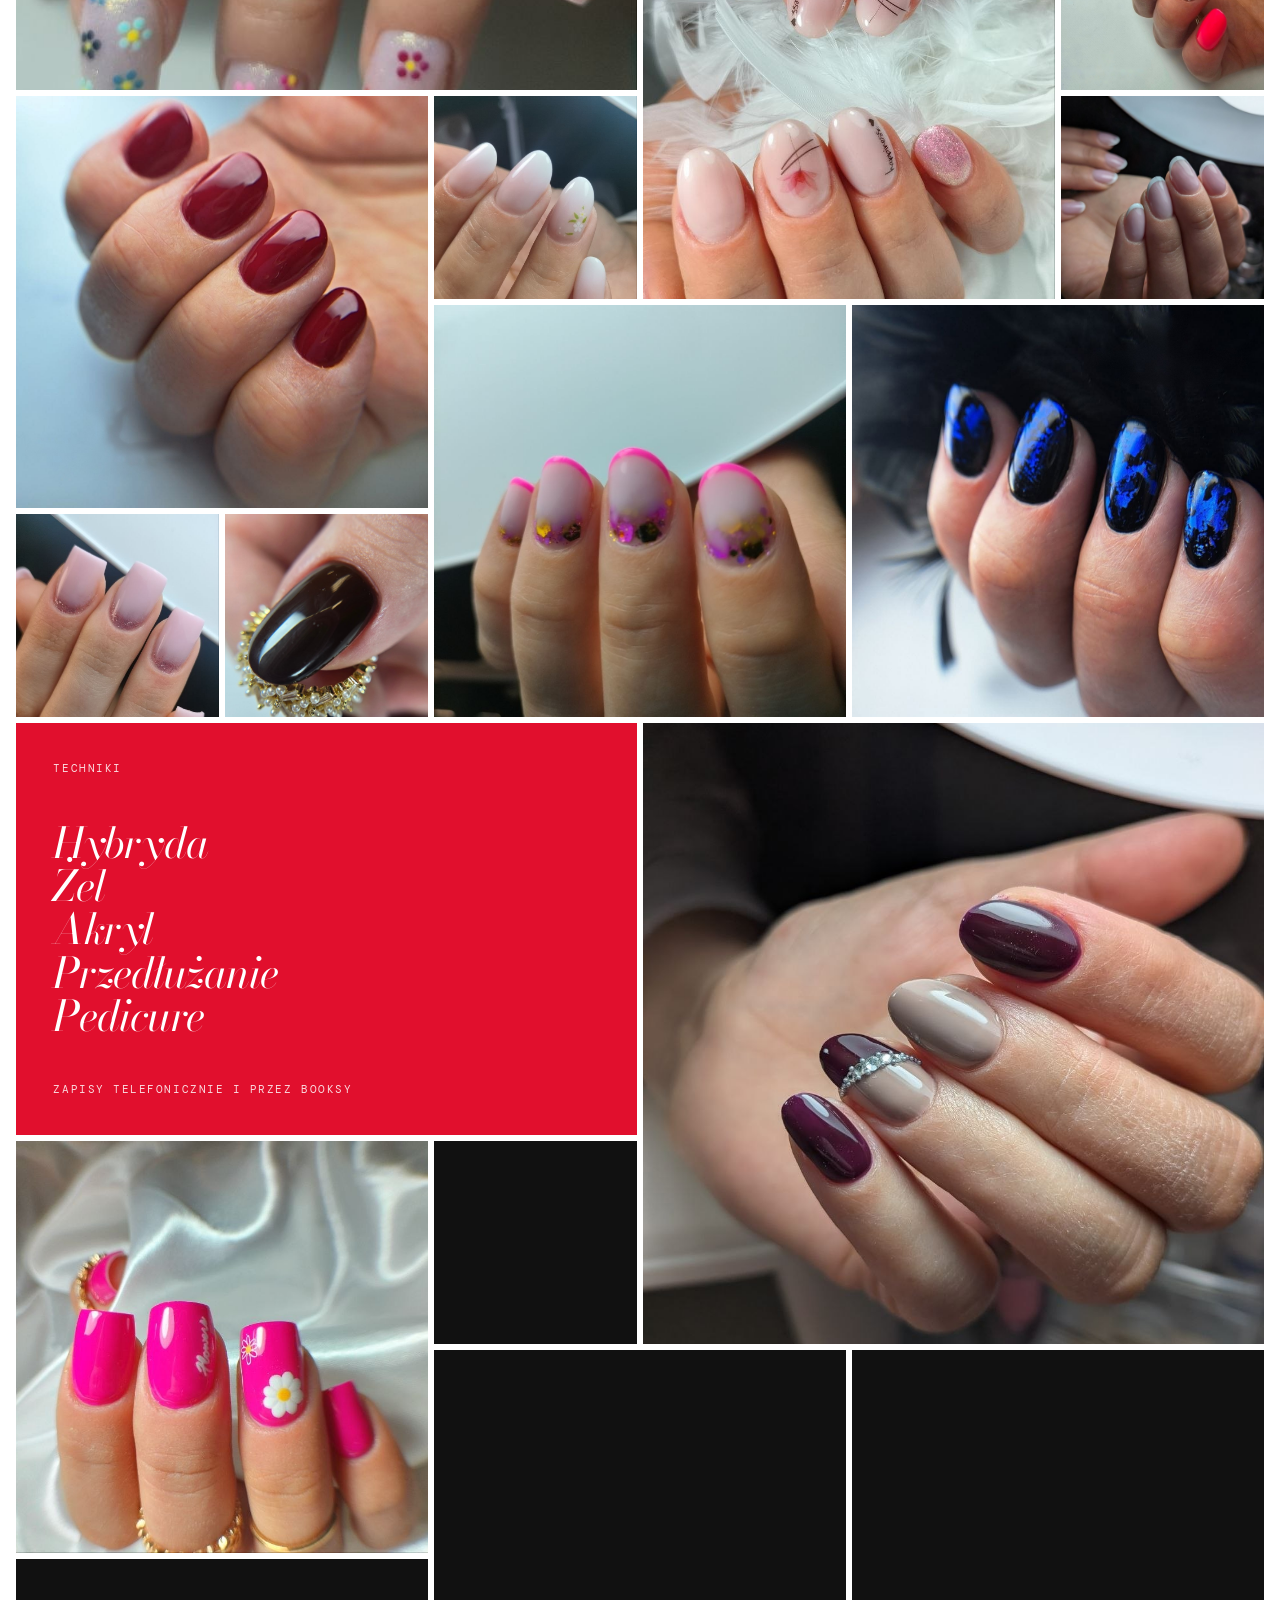
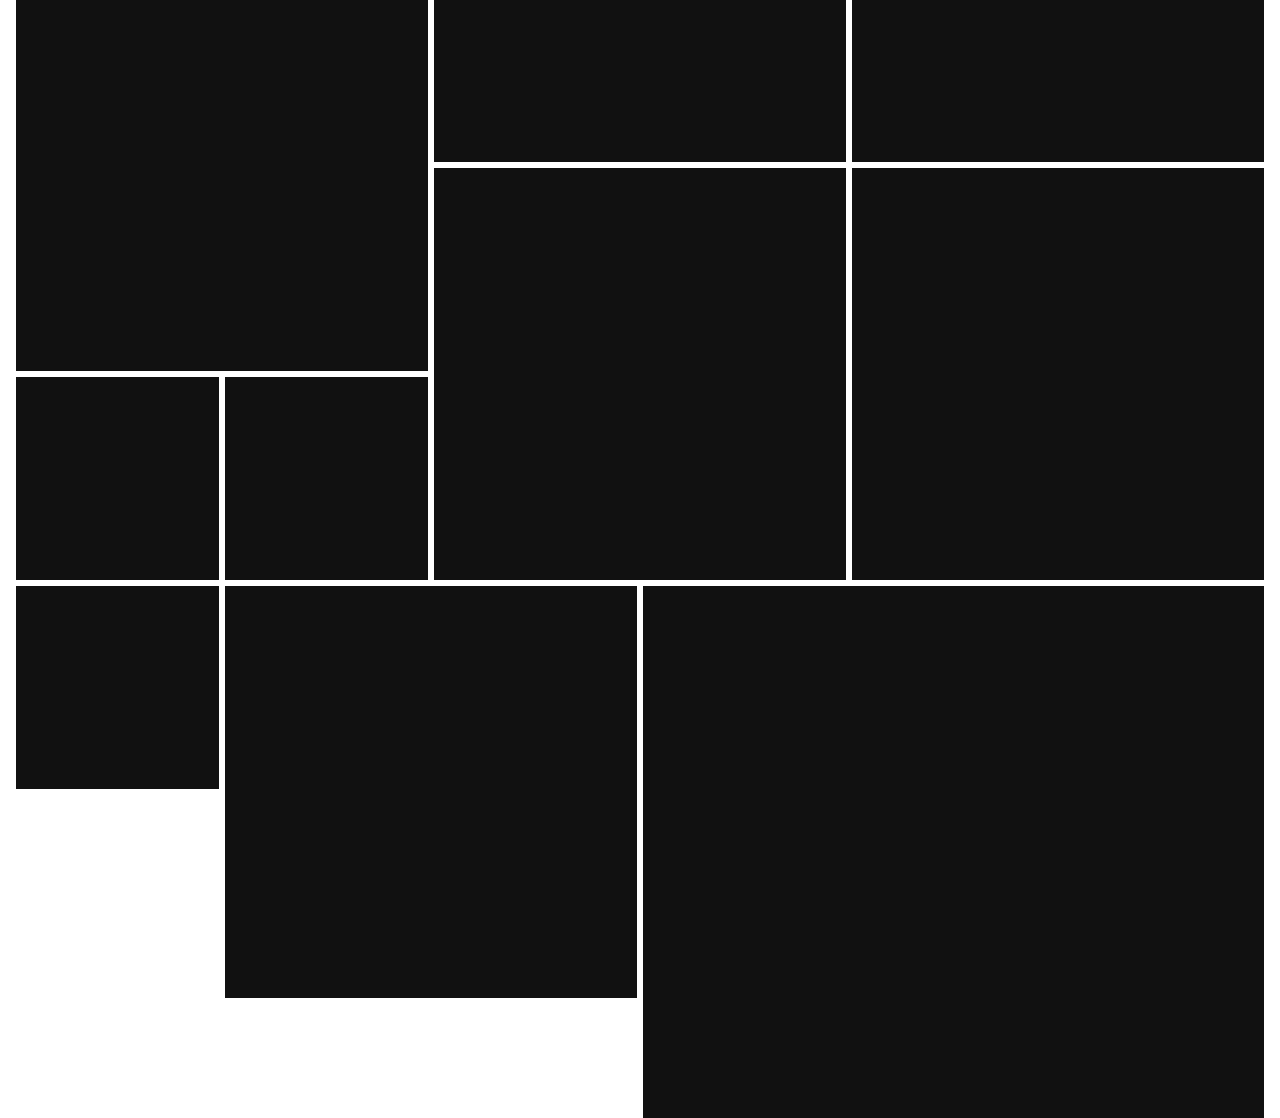
==== commit af9e35c6: "6" ====
--- a/index.html
+++ b/index.html
@@ -11,7 +11,7 @@
 <body>
 <div id="root"></div>
 <!-- Zapasowa kopia danych na wypadek otwarcia pliku bez serwera; strona najpierw czyta gallery.json -->
-<script type="application/json" id="gallery-data">{"header": {"eyebrow": "Dominika momot", "eyebrow2": "Manicure · Pedicure", "title": "Moje prace", "lead": "Każde zdjęcie to dłonie moich klientek. Znajdź stylizację dla siebie."}, "techs": {"label": "Techniki", "items": ["Hybryda", "Żel", "Akryl", "Przedłużanie", "Pedicure"], "note": "Zapisy telefonicznie i przez Booksy"}, "items": [{"id": "bordo-zlota-folia", "type": "photo", "size": 3, "title": "Bordo ze złotą folią", "meta": "Owal · złota folia", "art": "", "src": "images/bordo-zlota-folia.jpg", "fy": 38}, {"id": "title", "type": "title"}, {"id": "granatowy-brokat", "type": "photo", "size": 3, "title": "Granatowy brokat", "meta": "Migdał · śnieżynka", "art": "", "src": "images/granatowy-brokat.jpg", "fy": 30}, {"id": "baby-boomer-kwadrat", "type": "photo", "size": 1, "title": "Baby boomer", "meta": "Kwadrat · klasyka", "art": "", "src": "images/baby-boomer-kwadrat.jpg", "fy": 55}, {"id": "baby-boomer-holo", "type": "photo", "size": 1, "title": "Baby boomer z holo", "meta": "Kwadrat · płatki holo", "art": "", "src": "images/baby-boomer-holo.jpg", "fy": 20}, {"id": "rozowa-zima", "type": "photo", "size": 1, "title": "Różowa zima", "meta": "Owal · śnieżynka i brokat", "art": "", "src": "images/rozowa-zima.jpg", "fy": 26}, {"id": "kolorowe-kwiatki", "type": "photo", "size": 3, "title": "Kolorowe kwiatki", "meta": "Kwadrat · ręczne zdobienie", "art": "", "src": "images/kolorowe-kwiatki.jpg", "fy": 46}, {"id": "happiness", "type": "photo", "size": 1, "title": "Happiness", "meta": "Owal · naklejki i brokat", "art": "", "src": "images/happiness.jpg", "fy": 67}, {"id": "neonowy-roz-cyrkonie", "type": "photo", "size": 1, "title": "Neonowy róż z cyrkoniami", "meta": "Migdał · french", "art": "", "src": "images/neonowy-roz-cyrkonie.jpg"}, {"id": "bordo-klasyka", "type": "photo", "size": 1, "title": "Klasyczne bordo", "meta": "Owal · połysk", "art": "", "src": "images/bordo-klasyka.jpg"}, {"id": "neonowy-french", "type": "photo", "size": 1, "title": "Neonowy french", "meta": "Krótkie · brokat przy skórkach", "art": "", "src": "images/neonowy-french.jpg", "fy": 62}, {"id": "baby-boomer-kwiatek", "type": "photo", "size": 1, "title": "Baby boomer z kwiatkiem", "meta": "Migdał · zdobienie", "art": "", "src": "images/baby-boomer-kwiatek.jpg", "fy": 34}, {"id": "techs", "type": "techs"}, {"id": "mikro-french", "type": "photo", "size": 1, "title": "Mikro french", "meta": "Owal · klasyka", "art": "", "src": "images/mikro-french.jpg", "fy": 53}, {"id": "french-zloto", "type": "photo", "size": 3, "title": "French ze złotem", "meta": "Migdał · złoty brokat", "art": "", "src": "images/french-zloto.jpg"}, {"id": "kobaltowa-folia", "type": "photo", "size": 2, "title": "Kobaltowa folia", "meta": "Owal · efekt folii", "art": "", "src": "images/kobaltowa-folia.jpg"}, {"id": "fuksja-stokrotka", "type": "photo", "size": 2, "title": "Fuksja ze stokrotką", "meta": "Kwadrat · zdobienie", "art": "", "src": "images/fuksja-stokrotka.jpg", "fx": 48}, {"id": "bordo-galazki", "type": "photo", "size": 2, "title": "Bordo z gałązkami", "meta": "Owal · ręczne zdobienie", "art": "", "src": "images/bordo-galazki.jpg", "fy": 25}, {"id": "rozowe-ombre-brokat", "type": "photo", "size": 1, "title": "Różowe ombre", "meta": "Kwadrat · brokat przy skórkach", "art": "", "src": "images/rozowe-ombre-brokat.jpg", "fy": 21}, {"id": "gorzka-czekolada", "type": "photo", "size": 1, "title": "Gorzka czekolada", "meta": "Migdał · połysk", "art": "", "src": "images/gorzka-czekolada.jpg", "fy": 36}, {"id": "sliwka-bez-cyrkonie", "type": "photo", "size": 1, "title": "Śliwka i beż", "meta": "Owal · cyrkonie", "art": "", "src": "images/sliwka-bez-cyrkonie.jpg", "fy": 28}, {"id": "nude-chrom-serce", "type": "photo", "size": 1, "title": "Nude z perłowym chromem", "meta": "Migdał · złote serce", "art": "", "src": "images/nude-chrom-serce.jpg", "fy": 32}, {"id": "czerwien-fala", "type": "photo", "size": 3, "title": "Czerwień z falą", "meta": "Owal · ręczne zdobienie", "art": "", "src": "images/czerwien-fala.jpg", "fy": 47}, {"id": "rozowy-brokat", "type": "photo", "size": 1, "title": "Różowy brokat", "meta": "Owal · brokatowe ombre", "art": "", "src": "images/rozowy-brokat.jpg", "fy": 41}, {"id": "baby-boomer-cukier", "type": "photo", "size": 2, "title": "Baby boomer z brokatem", "meta": "Migdał · efekt cukru", "art": "", "src": "images/baby-boomer-cukier.jpg", "fy": 38}, {"id": "swiateczny-french", "type": "photo", "size": 2, "title": "Świąteczny french", "meta": "Owal · śnieżynki", "art": "", "src": "images/swiateczny-french.jpg", "fy": 46}, {"id": "roz-serduszka", "type": "photo", "size": 1, "title": "Róż w serduszka", "meta": "Owal · ręczne zdobienie", "art": "", "src": "images/roz-serduszka.jpg", "fy": 38}, {"id": "french-serduszka", "type": "photo", "size": 2, "title": "French z serduszkami", "meta": "Kwadrat · serduszka", "art": "", "src": "images/french-serduszka.jpg", "fx": 43}, {"id": "french-platki", "type": "photo", "size": 1, "title": "French z płatkami", "meta": "Kwadrat · płatki holo", "art": "", "src": "images/french-platki.jpg", "fy": 50}, {"id": "mleczne-ombre", "type": "photo", "size": 1, "title": "Mleczne ombre", "meta": "Kwadrat · baby boomer", "art": "", "src": "images/mleczne-ombre.jpg", "fx": 29}, {"id": "mleko-i-zloto", "type": "photo", "size": 2, "title": "Mleko i złoto", "meta": "Migdał · złoty brokat", "art": "", "src": "images/mleko-i-zloto.jpg", "fy": 66}]}</script>
+<script type="application/json" id="gallery-data">{"header":{"eyebrow":"Dominika momot","eyebrow2":"Manicure · Pedicure","title":"Moje prace","lead":"Każde zdjęcie to dłonie moich klientek. Znajdź stylizację dla siebie."},"techs":{"label":"Techniki","items":["Hybryda","Żel","Akryl","Przedłużanie","Pedicure"],"note":"Zapisy telefonicznie i przez Booksy"},"items":[{"id":"title","type":"title"},{"id":"bordo-zlota-folia","type":"photo","size":3,"title":"Bordo ze złotą folią","meta":"Owal · złota folia","art":"","src":"images/bordo-zlota-folia.jpg","fy":38},{"id":"french-zloto","type":"photo","size":3,"title":"French ze złotem","meta":"Migdał · złoty brokat","art":"","src":"images/french-zloto.jpg"},{"id":"baby-boomer-kwadrat","type":"photo","size":1,"title":"Baby boomer","meta":"Kwadrat · klasyka","art":"","src":"images/baby-boomer-kwadrat.jpg","fy":55},{"id":"baby-boomer-holo","type":"photo","size":3,"title":"Baby boomer z holo","meta":"Kwadrat · płatki holo","art":"","src":"images/baby-boomer-holo.jpg","fy":20},{"id":"granatowy-brokat","type":"photo","size":1,"title":"Granatowy brokat","meta":"Migdał · śnieżynka","art":"","src":"images/granatowy-brokat.jpg","fy":30},{"id":"rozowa-zima","type":"photo","size":1,"title":"Różowa zima","meta":"Owal · śnieżynka i brokat","art":"","src":"images/rozowa-zima.jpg","fy":26},{"id":"kolorowe-kwiatki","type":"photo","size":3,"title":"Kolorowe kwiatki","meta":"Kwadrat · ręczne zdobienie","art":"","src":"images/kolorowe-kwiatki.jpg","fy":46},{"id":"happiness","type":"photo","size":2,"title":"Happiness","meta":"Owal · naklejki i brokat","art":"","src":"images/happiness.jpg","fy":67},{"id":"neonowy-roz-cyrkonie","type":"photo","size":1,"title":"Neonowy róż z cyrkoniami","meta":"Migdał · french","art":"","src":"images/neonowy-roz-cyrkonie.jpg"},{"id":"bordo-klasyka","type":"photo","size":2,"title":"Klasyczne bordo","meta":"Owal · połysk","art":"","src":"images/bordo-klasyka.jpg"},{"id":"neonowy-french","type":"photo","size":2,"title":"Neonowy french","meta":"Krótkie · brokat przy skórkach","art":"","src":"images/neonowy-french.jpg","fy":62},{"id":"techs","type":"techs"},{"id":"sliwka-bez-cyrkonie","type":"photo","size":3,"title":"Śliwka i beż","meta":"Owal · cyrkonie","art":"","src":"images/sliwka-bez-cyrkonie.jpg","fy":28},{"id":"baby-boomer-kwiatek","type":"photo","size":1,"title":"Baby boomer z kwiatkiem","meta":"Migdał · zdobienie","art":"","src":"images/baby-boomer-kwiatek.jpg","fy":34},{"id":"mikro-french","type":"photo","size":1,"title":"Mikro french","meta":"Owal · klasyka","art":"","src":"images/mikro-french.jpg","fy":53},{"id":"kobaltowa-folia","type":"photo","size":2,"title":"Kobaltowa folia","meta":"Owal · efekt folii","art":"","src":"images/kobaltowa-folia.jpg"},{"id":"fuksja-stokrotka","type":"photo","size":2,"title":"Fuksja ze stokrotką","meta":"Kwadrat · zdobienie","art":"","src":"images/fuksja-stokrotka.jpg","fx":48},{"id":"bordo-galazki","type":"photo","size":2,"title":"Bordo z gałązkami","meta":"Owal · ręczne zdobienie","art":"","src":"images/bordo-galazki.jpg","fy":25},{"id":"rozowe-ombre-brokat","type":"photo","size":1,"title":"Różowe ombre","meta":"Kwadrat · brokat przy skórkach","art":"","src":"images/rozowe-ombre-brokat.jpg","fy":21},{"id":"gorzka-czekolada","type":"photo","size":1,"title":"Gorzka czekolada","meta":"Migdał · połysk","art":"","src":"images/gorzka-czekolada.jpg","fy":36},{"id":"nude-chrom-serce","type":"photo","size":2,"title":"Nude z perłowym chromem","meta":"Migdał · złote serce","art":"","src":"images/nude-chrom-serce.jpg","fy":32},{"id":"czerwien-fala","type":"photo","size":2,"title":"Czerwień z falą","meta":"Owal · ręczne zdobienie","art":"","src":"images/czerwien-fala.jpg","fy":47},{"id":"rozowy-brokat","type":"photo","size":2,"title":"Różowy brokat","meta":"Owal · brokatowe ombre","art":"","src":"images/rozowy-brokat.jpg","fy":41},{"id":"baby-boomer-cukier","type":"photo","size":2,"title":"Baby boomer z brokatem","meta":"Migdał · efekt cukru","art":"","src":"images/baby-boomer-cukier.jpg","fy":38},{"id":"swiateczny-french","type":"photo","size":1,"title":"Świąteczny french","meta":"Owal · śnieżynki","art":"","src":"images/swiateczny-french.jpg","fy":46},{"id":"roz-serduszka","type":"photo","size":1,"title":"Róż w serduszka","meta":"Owal · ręczne zdobienie","art":"","src":"images/roz-serduszka.jpg","fy":38},{"id":"french-serduszka","type":"photo","size":1,"title":"French z serduszkami","meta":"Kwadrat · serduszka","art":"","src":"images/french-serduszka.jpg","fx":43},{"id":"french-platki","type":"photo","size":1,"title":"French z płatkami","meta":"Kwadrat · płatki holo","art":"","src":"images/french-platki.jpg","fy":50},{"id":"mleczne-ombre","type":"photo","size":2,"title":"Mleczne ombre","meta":"Kwadrat · baby boomer","art":"","src":"images/mleczne-ombre.jpg","fx":29},{"id":"mleko-i-zloto","type":"photo","size":3,"title":"Mleko i złoto","meta":"Migdał · złoty brokat","art":"","src":"images/mleko-i-zloto.jpg","fy":66}]}</script>
 <script src="assets/app.js?v=3"></script>
 </body>
 </html>
